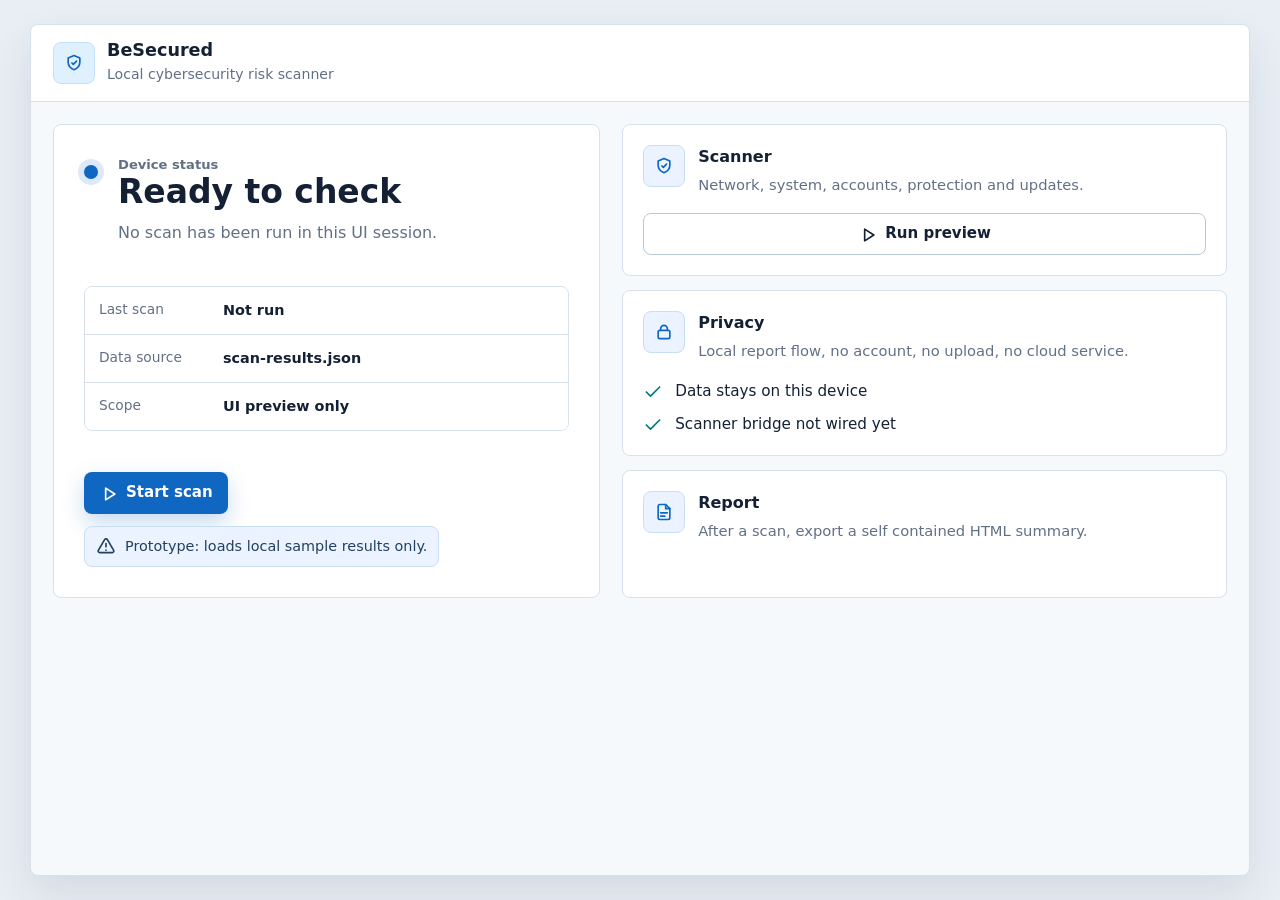
==== besecured/ui/static/index.html @ 82a3f996 "Add local UI prototype" ====
<!doctype html>
<html lang="en">
<head>
  <meta charset="utf-8">
  <meta name="viewport" content="width=device-width, initial-scale=1">
  <title>BeSecured Local Scanner</title>
  <link rel="stylesheet" href="styles.css">
</head>
<body>
  <div id="app" class="app" aria-live="polite"></div>
  <script src="app.js"></script>
</body>
</html>
---- besecured/ui/static/styles.css ----
:root {
  --bg: #e9eef4;
  --shell: #f6f9fc;
  --surface: #ffffff;
  --surface-soft: #f3f7fb;
  --surface-blue: #eaf3ff;
  --line: #d7e1ec;
  --line-strong: #b8c7d8;
  --text: #142033;
  --muted: #627086;
  --accent: #0f67c1;
  --accent-dark: #0a4d91;
  --teal: #007c78;
  --ok: #18834f;
  --warn: #b96a00;
  --crit: #c83333;
  --info: #2f6fb7;
  --skip: #728093;
  --shadow: 0 18px 42px rgba(31, 52, 74, 0.10);
  --radius: 8px;
}

* {
  box-sizing: border-box;
}

html {
  min-height: 100%;
  background: var(--bg);
}

body {
  min-height: 100%;
  margin: 0;
  color: var(--text);
  font-family: ui-sans-serif, system-ui, -apple-system, BlinkMacSystemFont, "Segoe UI", sans-serif;
  line-height: 1.45;
  letter-spacing: 0;
}

button,
input,
select,
textarea {
  font: inherit;
  letter-spacing: 0;
}

button {
  border: 0;
}

.app {
  min-height: 100vh;
  padding: 24px;
}

.product-shell {
  max-width: 1220px;
  min-height: calc(100vh - 48px);
  margin: 0 auto;
  background: var(--shell);
  border: 1px solid var(--line);
  border-radius: var(--radius);
  box-shadow: var(--shadow);
  overflow: hidden;
}

.topbar {
  display: grid;
  grid-template-columns: 1fr auto;
  gap: 20px;
  align-items: center;
  min-height: 70px;
  padding: 16px 22px;
  background: var(--surface);
  border-bottom: 1px solid var(--line);
}

.brand {
  display: inline-flex;
  align-items: center;
  gap: 12px;
  min-width: 0;
}

.brand-mark,
.hero-mark {
  display: grid;
  place-items: center;
  flex: 0 0 auto;
  color: var(--accent);
  background: #dff0ff;
  border: 1px solid #c4dff8;
  border-radius: var(--radius);
}

.brand-mark {
  width: 42px;
  height: 42px;
}

.hero-mark {
  width: 74px;
  height: 74px;
}

.brand-title {
  display: block;
  font-size: 1.1rem;
  font-weight: 780;
  line-height: 1.1;
}

.brand-subtitle {
  display: block;
  margin-top: 4px;
  color: var(--muted);
  font-size: 0.88rem;
}

.top-actions,
.view-tabs,
.button-row,
.report-actions {
  display: flex;
  flex-wrap: wrap;
  gap: 10px;
  align-items: center;
}

.top-actions {
  justify-content: flex-end;
}

.view-tabs {
  padding: 14px 22px 0;
}

.main-area {
  padding: 22px;
}

.utility-grid {
  display: grid;
  grid-template-columns: minmax(0, 0.95fr) minmax(360px, 1.05fr);
  gap: 22px;
  align-items: stretch;
}

.start-panel,
.status-panel,
.module-card,
.privacy-panel,
.progress-panel,
.result-panel,
.side-panel,
.report-panel,
.empty-panel {
  background: var(--surface);
  border: 1px solid var(--line);
  border-radius: var(--radius);
}

.status-panel {
  min-height: 430px;
  display: flex;
  flex-direction: column;
  justify-content: space-between;
  padding: 30px;
}

.privacy-panel {
  display: flex;
  flex-direction: column;
  gap: 18px;
  padding: 24px;
}

.privacy-list,
.compact-list,
.fix-list {
  display: grid;
  gap: 11px;
  margin: 0;
  padding: 0;
  list-style: none;
}

.privacy-list li,
.compact-list li,
.fix-list li {
  display: grid;
  grid-template-columns: 22px 1fr;
  gap: 10px;
  align-items: start;
  color: var(--text);
  font-size: 0.95rem;
}

.privacy-list svg,
.compact-list svg,
.fix-list svg {
  margin-top: 2px;
  color: var(--teal);
}

.module-stack {
  display: grid;
  gap: 14px;
}

.module-card {
  display: grid;
  gap: 18px;
  align-content: start;
  min-height: 128px;
  padding: 20px;
}

.module-header {
  display: grid;
  grid-template-columns: 42px 1fr;
  gap: 13px;
  align-items: start;
}

.module-icon {
  display: grid;
  place-items: center;
  width: 42px;
  height: 42px;
  color: var(--accent);
  background: var(--surface-blue);
  border: 1px solid #c8def4;
  border-radius: var(--radius);
}

.module-card h2 {
  margin: 0;
  font-size: 1rem;
}

.module-card p {
  margin: 6px 0 0;
  color: var(--muted);
  font-size: 0.92rem;
}

.status-head {
  display: grid;
  grid-template-columns: 18px 1fr;
  gap: 16px;
  align-items: start;
}

.status-dot {
  width: 14px;
  height: 14px;
  margin-top: 10px;
  border-radius: 50%;
  background: var(--skip);
  box-shadow: 0 0 0 6px rgba(114, 128, 147, 0.14);
}

.status-dot.is-ready {
  background: var(--accent);
  box-shadow: 0 0 0 6px rgba(15, 103, 193, 0.14);
}

.screen-label {
  display: block;
  color: var(--muted);
  font-size: 0.82rem;
  font-weight: 760;
}

.status-copy h1,
.progress-header h1,
.results-heading h1,
.issues-heading h1,
.report-heading h1 {
  margin: 0;
  font-size: clamp(1.7rem, 1.7rem + 0.45vw, 2.25rem);
  line-height: 1.08;
  font-weight: 780;
  letter-spacing: 0;
}

.status-copy p,
.progress-header p,
.results-heading p,
.issues-heading p,
.report-heading p,
.privacy-panel p,
.empty-panel p {
  margin: 12px 0 0;
  color: var(--muted);
  font-size: 1rem;
}

.status-actions {
  display: grid;
  gap: 12px;
  justify-items: start;
}

.status-metrics {
  display: grid;
  margin: 28px 0;
  border: 1px solid var(--line);
  border-radius: var(--radius);
  overflow: hidden;
}

.status-metrics div {
  display: grid;
  grid-template-columns: 110px 1fr;
  gap: 14px;
  padding: 13px 14px;
  background: #ffffff;
  border-bottom: 1px solid var(--line);
}

.status-metrics div:last-child {
  border-bottom: 0;
}

.status-metrics span {
  color: var(--muted);
  font-size: 0.86rem;
}

.status-metrics strong {
  font-size: 0.9rem;
}

.demo-note,
.local-note,
.export-note {
  display: inline-flex;
  align-items: center;
  gap: 9px;
  width: fit-content;
  max-width: 100%;
  padding: 9px 11px;
  color: #23405f;
  background: var(--surface-blue);
  border: 1px solid #c8def4;
  border-radius: var(--radius);
  font-size: 0.9rem;
}

.local-note {
  background: #edf8f4;
  border-color: #c9e8dd;
  color: #174d44;
}

.export-note {
  margin-top: 12px;
  color: #174d44;
  background: #edf8f4;
  border-color: #c9e8dd;
}

.primary-button,
.secondary-button,
.ghost-button,
.tab-button {
  display: inline-flex;
  align-items: center;
  justify-content: center;
  gap: 9px;
  min-height: 42px;
  padding: 0 15px;
  border-radius: var(--radius);
  cursor: pointer;
  font-weight: 700;
  font-size: 0.94rem;
  transition: background 160ms ease, color 160ms ease, border-color 160ms ease, transform 160ms ease;
}

.primary-button {
  color: #ffffff;
  background: var(--accent);
  box-shadow: 0 9px 22px rgba(15, 103, 193, 0.24);
}

.primary-button:hover,
.primary-button:focus-visible {
  background: var(--accent-dark);
  transform: translateY(-1px);
}

.secondary-button,
.tab-button {
  color: var(--text);
  background: var(--surface);
  border: 1px solid var(--line-strong);
}

.secondary-button:hover,
.secondary-button:focus-visible,
.tab-button:hover,
.tab-button:focus-visible {
  border-color: var(--accent);
  color: var(--accent-dark);
}

.ghost-button {
  color: var(--accent-dark);
  background: transparent;
  border: 1px solid transparent;
}

.ghost-button:hover,
.ghost-button:focus-visible {
  background: var(--surface-blue);
  border-color: #c8def4;
}

.tab-button[aria-selected="true"] {
  color: #ffffff;
  background: var(--accent);
  border-color: var(--accent);
}

.button-icon {
  display: inline-grid;
  place-items: center;
  width: 18px;
  height: 18px;
}

.progress-panel {
  padding: 30px;
}

.progress-header {
  display: grid;
  grid-template-columns: 1fr auto;
  gap: 20px;
  align-items: start;
}

.progress-percent {
  min-width: 92px;
  text-align: right;
  color: var(--accent-dark);
  font-size: 2.2rem;
  font-weight: 800;
  line-height: 1;
}

.progress-track {
  height: 12px;
  margin: 28px 0 22px;
  overflow: hidden;
  background: #dfe9f3;
  border-radius: 999px;
}

.progress-fill {
  height: 100%;
  width: 0%;
  background: var(--accent);
  border-radius: inherit;
  transition: width 220ms ease;
}

.category-list {
  display: grid;
  gap: 12px;
}

.category-step {
  display: grid;
  grid-template-columns: 34px 1fr auto;
  gap: 12px;
  align-items: center;
  min-height: 58px;
  padding: 12px 14px;
  background: var(--surface-soft);
  border: 1px solid var(--line);
  border-radius: var(--radius);
}

.step-icon {
  display: grid;
  place-items: center;
  width: 34px;
  height: 34px;
  color: var(--skip);
  background: #ffffff;
  border: 1px solid var(--line);
  border-radius: var(--radius);
}

.category-step.is-active {
  border-color: #9ac2eb;
  background: var(--surface-blue);
}

.category-step.is-active .step-icon {
  color: #ffffff;
  background: var(--accent);
  border-color: var(--accent);
}

.category-step.is-done .step-icon {
  color: #ffffff;
  background: var(--teal);
  border-color: var(--teal);
}

.step-title {
  font-weight: 760;
}

.step-detail {
  margin-top: 2px;
  color: var(--muted);
  font-size: 0.88rem;
}

.step-state {
  color: var(--muted);
  font-size: 0.88rem;
  white-space: nowrap;
}

.results-grid {
  display: grid;
  grid-template-columns: minmax(0, 1.12fr) minmax(300px, 0.88fr);
  gap: 20px;
}

.result-panel,
.side-panel,
.report-panel,
.empty-panel {
  padding: 24px;
}

.score-section {
  display: grid;
  grid-template-columns: 172px 1fr;
  gap: 28px;
  align-items: center;
}

.score-ring {
  display: grid;
  place-items: center;
  width: 172px;
  height: 172px;
  border-radius: 50%;
  background: conic-gradient(var(--score-color) var(--score-deg), #dfe8f2 0deg);
}

.score-inner {
  display: grid;
  place-items: center;
  width: 130px;
  height: 130px;
  background: #ffffff;
  border-radius: 50%;
  border: 1px solid var(--line);
}

.score-number {
  font-size: 2.8rem;
  font-weight: 820;
  line-height: 1;
}

.score-label {
  color: var(--muted);
  font-size: 0.85rem;
}

.results-heading h1,
.issues-heading h1,
.report-heading h1 {
  font-size: clamp(1.7rem, 1.7rem + 0.5vw, 2.4rem);
}

.summary-strip {
  display: grid;
  grid-template-columns: repeat(3, minmax(0, 1fr));
  margin-top: 24px;
  border: 1px solid var(--line);
  border-radius: var(--radius);
  overflow: hidden;
}

.summary-item {
  min-height: 86px;
  padding: 16px;
  background: #ffffff;
  border-right: 1px solid var(--line);
}

.summary-item:last-child {
  border-right: 0;
}

.summary-item strong {
  display: block;
  font-size: 2rem;
  line-height: 1;
}

.summary-item span {
  display: block;
  margin-top: 7px;
  color: var(--muted);
  font-size: 0.9rem;
}

.summary-item.is-critical strong {
  color: var(--crit);
}

.summary-item.is-warning strong {
  color: var(--warn);
}

.summary-item.is-passed strong {
  color: var(--ok);
}

.category-bars {
  display: grid;
  gap: 13px;
  margin-top: 18px;
}

.category-bar {
  display: grid;
  gap: 7px;
}

.bar-head {
  display: flex;
  justify-content: space-between;
  gap: 12px;
  color: var(--muted);
  font-size: 0.88rem;
}

.bar-track {
  height: 8px;
  overflow: hidden;
  background: #dfe8f2;
  border-radius: 999px;
}

.bar-fill {
  height: 100%;
  background: var(--accent);
  border-radius: inherit;
}

.issue-toolbar {
  display: flex;
  flex-wrap: wrap;
  gap: 10px;
  margin: 22px 0 18px;
}

.filter-button {
  min-height: 36px;
  padding: 0 12px;
  color: var(--text);
  background: #ffffff;
  border: 1px solid var(--line-strong);
  border-radius: var(--radius);
  cursor: pointer;
  font-weight: 700;
  font-size: 0.88rem;
}

.filter-button[aria-pressed="true"] {
  color: #ffffff;
  background: var(--text);
  border-color: var(--text);
}

.issue-list {
  display: grid;
  gap: 14px;
}

.issue-card {
  display: grid;
  gap: 16px;
  padding: 18px;
  background: #ffffff;
  border: 1px solid var(--line);
  border-left: 5px solid var(--status-color);
  border-radius: var(--radius);
}

.issue-card-head {
  display: grid;
  grid-template-columns: 1fr auto;
  gap: 14px;
  align-items: start;
}

.issue-title {
  margin: 0;
  font-size: 1.08rem;
  line-height: 1.25;
}

.issue-meta {
  display: flex;
  flex-wrap: wrap;
  gap: 8px;
  margin-top: 8px;
}

.pill {
  display: inline-flex;
  align-items: center;
  min-height: 26px;
  padding: 0 9px;
  color: #24364d;
  background: var(--surface-soft);
  border: 1px solid var(--line);
  border-radius: 999px;
  font-size: 0.78rem;
  font-weight: 730;
}

.status-pill {
  color: #ffffff;
  background: var(--status-color);
  border-color: var(--status-color);
}

.issue-sections {
  display: grid;
  grid-template-columns: repeat(3, minmax(0, 1fr));
  gap: 14px;
}

.issue-section h3,
.side-panel h2,
.report-panel h2,
.privacy-panel h2 {
  margin: 0;
  font-size: 0.98rem;
  line-height: 1.2;
}

.issue-section p,
.report-row span {
  margin: 7px 0 0;
  color: var(--muted);
  font-size: 0.92rem;
}

.report-grid {
  display: grid;
  grid-template-columns: minmax(0, 1fr) minmax(300px, 0.72fr);
  gap: 20px;
}

.report-details {
  display: grid;
  margin-top: 18px;
  border: 1px solid var(--line);
  border-radius: var(--radius);
  overflow: hidden;
}

.report-row {
  display: grid;
  grid-template-columns: 160px 1fr;
  gap: 16px;
  padding: 14px 16px;
  background: #ffffff;
  border-bottom: 1px solid var(--line);
}

.report-row:last-child {
  border-bottom: 0;
}

.report-row strong {
  font-size: 0.92rem;
}

.empty-panel {
  text-align: center;
}

.empty-panel .button-row {
  justify-content: center;
  margin-top: 18px;
}

.error-box {
  padding: 16px;
  color: #7a271a;
  background: #fff1ed;
  border: 1px solid #ffcab8;
  border-radius: var(--radius);
}

@media (max-width: 780px) {
  .app {
    padding: 12px;
  }

  .product-shell {
    min-height: calc(100vh - 24px);
  }

  .topbar,
  .progress-header {
    grid-template-columns: 1fr;
  }

  .top-actions {
    justify-content: flex-start;
  }

  .start-layout,
  .utility-grid,
  .results-grid,
  .report-grid,
  .issue-sections,
  .score-section {
    grid-template-columns: 1fr;
  }

  .status-panel {
    min-height: 300px;
    padding: 26px;
  }

  .score-ring {
    width: 150px;
    height: 150px;
  }

  .score-inner {
    width: 114px;
    height: 114px;
  }
}

@media (max-width: 560px) {
  .main-area,
  .view-tabs {
    padding-left: 14px;
    padding-right: 14px;
  }

  .topbar {
    padding: 14px;
  }

  .status-copy h1,
  .progress-header h1,
  .results-heading h1,
  .issues-heading h1,
  .report-heading h1 {
    font-size: 1.74rem;
  }

  .summary-strip {
    grid-template-columns: 1fr;
  }

  .summary-item {
    border-right: 0;
    border-bottom: 1px solid var(--line);
  }

  .summary-item:last-child {
    border-bottom: 0;
  }

  .category-step,
  .issue-card-head,
  .status-metrics div,
  .report-row {
    grid-template-columns: 1fr;
  }

  .step-state {
    white-space: normal;
  }

  .primary-button,
  .secondary-button,
  .ghost-button,
  .tab-button {
    width: 100%;
  }
}

@media (prefers-reduced-motion: reduce) {
  *,
  *::before,
  *::after {
    scroll-behavior: auto !important;
    transition-duration: 0.01ms !important;
    animation-duration: 0.01ms !important;
    animation-iteration-count: 1 !important;
  }
}
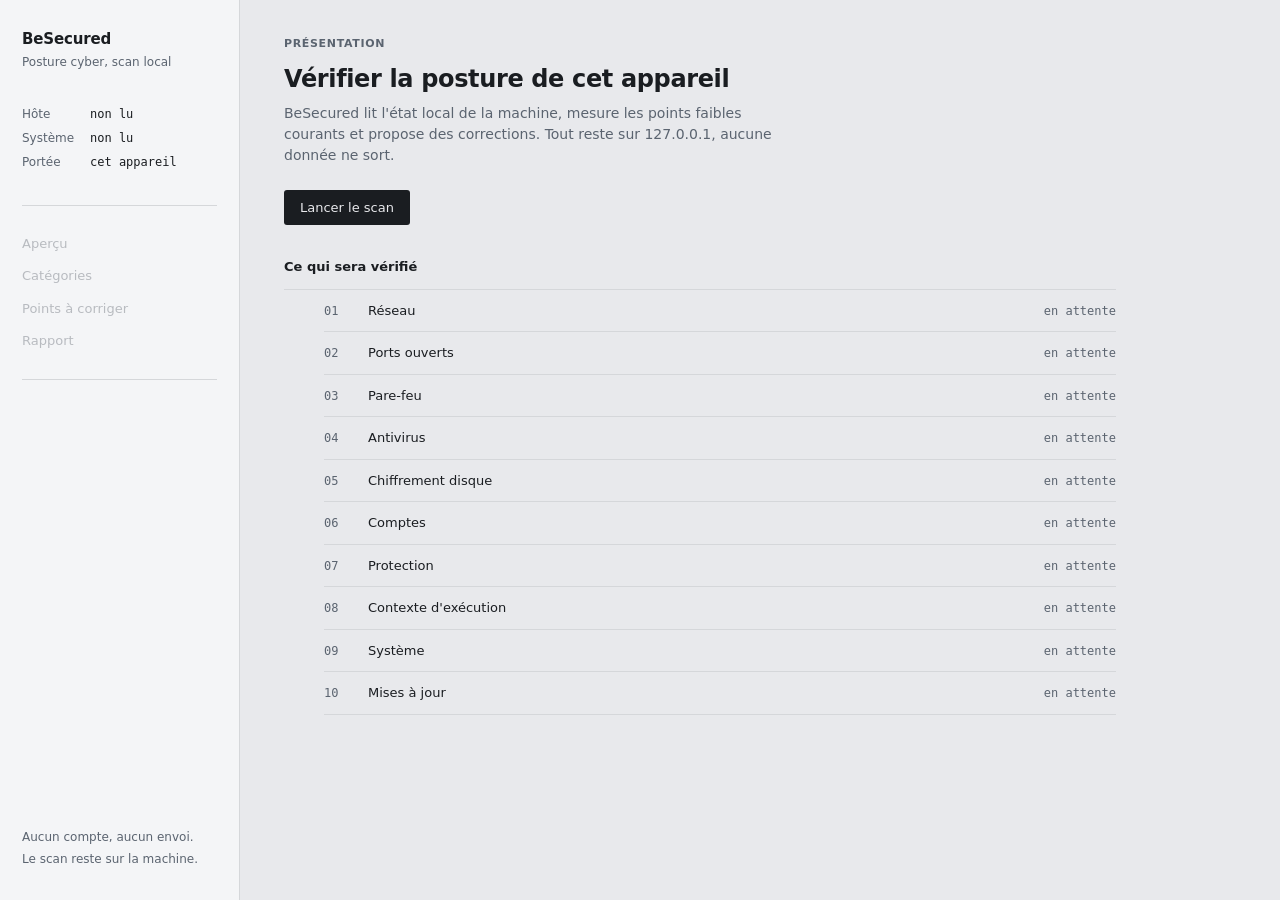
==== commit 92a82267: "Redesign UI as native French panel" ====
--- a/besecured/ui/static/index.html
+++ b/besecured/ui/static/index.html
@@ -1,13 +1,14 @@
 <!doctype html>
-<html lang="en">
+<html lang="fr">
 <head>
   <meta charset="utf-8">
   <meta name="viewport" content="width=device-width, initial-scale=1">
-  <title>BeSecured Local Scanner</title>
+  <meta name="color-scheme" content="light">
+  <title>BeSecured</title>
   <link rel="stylesheet" href="styles.css">
 </head>
 <body>
-  <div id="app" class="app" aria-live="polite"></div>
+  <div id="app" aria-live="polite"></div>
   <script src="app.js"></script>
 </body>
 </html>
--- a/besecured/ui/static/styles.css
+++ b/besecured/ui/static/styles.css
@@ -1,918 +1,645 @@
 :root {
-  --bg: #e9eef4;
-  --shell: #f6f9fc;
-  --surface: #ffffff;
-  --surface-soft: #f3f7fb;
-  --surface-blue: #eaf3ff;
-  --line: #d7e1ec;
-  --line-strong: #b8c7d8;
-  --text: #142033;
-  --muted: #627086;
-  --accent: #0f67c1;
-  --accent-dark: #0a4d91;
-  --teal: #007c78;
-  --ok: #18834f;
-  --warn: #b96a00;
-  --crit: #c83333;
-  --info: #2f6fb7;
-  --skip: #728093;
-  --shadow: 0 18px 42px rgba(31, 52, 74, 0.10);
-  --radius: 8px;
-}
-
-* {
-  box-sizing: border-box;
-}
-
-html {
-  min-height: 100%;
+  --bg: #E8E9EC;
+  --surface: #F4F5F7;
+  --row-alt: #ECEDF0;
+  --line: #D5D7DA;
+  --line-strong: #B8BBC0;
+  --text: #1A1D21;
+  --muted: #5B6470;
+  --accent: #2A4A7F;
+  --accent-soft: #DDE2EC;
+  --crit: #A8201A;
+  --warn: #B86E00;
+  --info: #3A5A77;
+  --ok: #1F6B3A;
+  --skip: #5B6470;
+}
+
+* { box-sizing: border-box; }
+
+html, body { height: 100%; }
+
+body {
+  margin: 0;
   background: var(--bg);
-}
-
-body {
-  min-height: 100%;
-  margin: 0;
-  color: var(--text);
-  font-family: ui-sans-serif, system-ui, -apple-system, BlinkMacSystemFont, "Segoe UI", sans-serif;
-  line-height: 1.45;
-  letter-spacing: 0;
-}
-
-button,
-input,
-select,
-textarea {
+  color: var(--text);
+  font-family: -apple-system, BlinkMacSystemFont, "Segoe UI Variable", "Segoe UI", system-ui, sans-serif;
+  font-size: 14px;
+  line-height: 1.5;
+  -webkit-font-smoothing: antialiased;
+  font-smooth: never;
+}
+
+.mono {
+  font-family: ui-monospace, "SF Mono", "Cascadia Mono", Menlo, Consolas, monospace;
+  font-feature-settings: "tnum" 1;
+}
+
+button {
   font: inherit;
-  letter-spacing: 0;
-}
-
-button {
+  color: inherit;
+  background: none;
   border: 0;
-}
-
-.app {
+  padding: 0;
+  cursor: pointer;
+}
+
+a { color: inherit; }
+
+:focus-visible {
+  outline: 2px solid var(--accent);
+  outline-offset: 2px;
+  border-radius: 1px;
+}
+
+.layout {
+  display: grid;
+  grid-template-columns: 240px minmax(0, 1fr);
   min-height: 100vh;
-  padding: 24px;
-}
-
-.product-shell {
-  max-width: 1220px;
-  min-height: calc(100vh - 48px);
-  margin: 0 auto;
-  background: var(--shell);
-  border: 1px solid var(--line);
-  border-radius: var(--radius);
-  box-shadow: var(--shadow);
-  overflow: hidden;
-}
-
-.topbar {
-  display: grid;
-  grid-template-columns: 1fr auto;
-  gap: 20px;
+}
+
+.sidebar {
+  position: sticky;
+  top: 0;
+  align-self: start;
+  height: 100vh;
+  padding: 28px 22px;
+  background: var(--surface);
+  border-right: 1px solid var(--line);
+  display: flex;
+  flex-direction: column;
+  gap: 22px;
+  overflow-y: auto;
+}
+
+.brand {
+  display: flex;
+  flex-direction: column;
+  gap: 2px;
+}
+
+.brand-name {
+  font-size: 15px;
+  font-weight: 600;
+  letter-spacing: -0.01em;
+}
+
+.brand-sub {
+  font-size: 12px;
+  color: var(--muted);
+}
+
+.machine {
+  display: grid;
+  gap: 6px;
+  font-size: 12px;
+  color: var(--muted);
+}
+
+.machine div {
+  display: grid;
+  grid-template-columns: 60px 1fr;
+  gap: 8px;
+}
+
+.machine strong {
+  color: var(--text);
+  font-weight: 500;
+  font-family: ui-monospace, "SF Mono", "Cascadia Mono", Menlo, Consolas, monospace;
+  font-size: 12px;
+  font-feature-settings: "tnum" 1;
+}
+
+.divider {
+  height: 1px;
+  background: var(--line);
+}
+
+.nav {
+  display: flex;
+  flex-direction: column;
+  gap: 1px;
+  margin: 0;
+  padding: 0;
+  list-style: none;
+}
+
+.nav-item {
+  display: flex;
   align-items: center;
-  min-height: 70px;
-  padding: 16px 22px;
-  background: var(--surface);
-  border-bottom: 1px solid var(--line);
-}
-
-.brand {
+  justify-content: space-between;
+  width: 100%;
+  padding: 6px 8px;
+  margin-left: -8px;
+  margin-right: -8px;
+  color: var(--muted);
+  font-size: 13px;
+  text-align: left;
+  cursor: pointer;
+}
+
+.nav-item:hover {
+  color: var(--text);
+  background: var(--accent-soft);
+}
+
+.nav-item[aria-current="page"] {
+  color: var(--text);
+  background: var(--accent-soft);
+  font-weight: 600;
+}
+
+.nav-item[disabled] {
+  color: var(--line-strong);
+  cursor: not-allowed;
+  background: transparent;
+}
+
+.nav-count {
+  font-family: ui-monospace, "SF Mono", "Cascadia Mono", Menlo, Consolas, monospace;
+  font-size: 12px;
+  font-feature-settings: "tnum" 1;
+}
+
+.note {
+  font-size: 12px;
+  color: var(--muted);
+  margin-top: auto;
+}
+
+.note p { margin: 0 0 4px; }
+
+.main {
+  padding: 36px 44px 56px;
+  min-width: 0;
+  max-width: 920px;
+}
+
+.eyebrow {
+  display: block;
+  font-size: 11px;
+  font-weight: 600;
+  letter-spacing: 0.06em;
+  text-transform: uppercase;
+  color: var(--muted);
+  margin: 0 0 8px;
+}
+
+h1.title {
+  font-size: 24px;
+  font-weight: 600;
+  letter-spacing: -0.015em;
+  margin: 0 0 6px;
+}
+
+.lede {
+  margin: 0 0 24px;
+  color: var(--muted);
+  font-size: 14px;
+  max-width: 56ch;
+}
+
+.cta {
   display: inline-flex;
   align-items: center;
-  gap: 12px;
-  min-width: 0;
-}
-
-.brand-mark,
-.hero-mark {
-  display: grid;
-  place-items: center;
-  flex: 0 0 auto;
-  color: var(--accent);
-  background: #dff0ff;
-  border: 1px solid #c4dff8;
-  border-radius: var(--radius);
-}
-
-.brand-mark {
-  width: 42px;
-  height: 42px;
-}
-
-.hero-mark {
-  width: 74px;
-  height: 74px;
-}
-
-.brand-title {
+  gap: 8px;
+  padding: 8px 16px;
+  background: var(--text);
+  color: var(--bg);
+  border-radius: 3px;
+  font-size: 13px;
+  font-weight: 500;
+}
+
+.cta:hover { background: var(--accent); }
+
+.cta[disabled] { opacity: 0.5; cursor: not-allowed; }
+
+.cta.ghost {
+  background: transparent;
+  color: var(--text);
+  border: 1px solid var(--line-strong);
+}
+
+.cta.ghost:hover {
+  border-color: var(--text);
+  background: var(--surface);
+}
+
+.actions {
+  display: flex;
+  gap: 8px;
+  flex-wrap: wrap;
+}
+
+.kv {
+  margin: 0 0 32px;
+  border-top: 1px solid var(--line);
+}
+
+.kv-row {
+  display: grid;
+  grid-template-columns: 180px 1fr;
+  gap: 24px;
+  padding: 10px 0;
+  border-bottom: 1px solid var(--line);
+  font-size: 13px;
+}
+
+.kv-row dt {
+  color: var(--muted);
+  margin: 0;
+}
+
+.kv-row dd {
+  margin: 0;
+  font-family: ui-monospace, "SF Mono", "Cascadia Mono", Menlo, Consolas, monospace;
+  font-size: 13px;
+  font-feature-settings: "tnum" 1;
+}
+
+.hint {
+  margin: 16px 0 0;
+  padding: 10px 12px;
+  background: var(--surface);
+  border-left: 2px solid var(--accent);
+  font-size: 13px;
+  color: var(--muted);
+}
+
+.hint.error {
+  border-left-color: var(--crit);
+  color: var(--text);
+  background: #F7E8E6;
+}
+
+.scan-progress {
+  margin: 8px 0 28px;
+  height: 2px;
+  width: 100%;
+  background: var(--line);
+  position: relative;
+  overflow: hidden;
+}
+
+.scan-progress-fill {
+  position: absolute;
+  inset: 0;
+  width: 0%;
+  background: var(--accent);
+  transition: width 320ms ease;
+}
+
+.scan-list {
+  border-top: 1px solid var(--line);
+  margin: 0;
+}
+
+.scan-row {
+  display: grid;
+  grid-template-columns: 28px 1fr auto;
+  gap: 16px;
+  align-items: baseline;
+  padding: 11px 0;
+  border-bottom: 1px solid var(--line);
+  font-size: 13px;
+}
+
+.scan-row .idx {
+  font-family: ui-monospace, "SF Mono", "Cascadia Mono", Menlo, Consolas, monospace;
+  font-size: 12px;
+  color: var(--muted);
+}
+
+.scan-row .state {
+  font-family: ui-monospace, "SF Mono", "Cascadia Mono", Menlo, Consolas, monospace;
+  font-size: 12px;
+  color: var(--muted);
+  text-transform: lowercase;
+}
+
+.scan-row.done .state { color: var(--ok); }
+
+.scan-row.active { background: var(--accent-soft); }
+.scan-row.active .state { color: var(--accent); }
+
+.score-block {
+  display: grid;
+  grid-template-columns: 120px 1fr;
+  gap: 28px;
+  align-items: center;
+  padding: 4px 0 28px;
+  border-bottom: 1px solid var(--line);
+  margin-bottom: 28px;
+}
+
+.score-ring {
+  width: 120px;
+  height: 120px;
   display: block;
-  font-size: 1.1rem;
-  font-weight: 780;
-  line-height: 1.1;
-}
-
-.brand-subtitle {
+}
+
+.score-ring-track { stroke: var(--line); }
+.score-ring-value {
+  transition: stroke-dashoffset 700ms cubic-bezier(0.2, 0.7, 0.2, 1);
+}
+.score-ring-value.ok { stroke: var(--ok); }
+.score-ring-value.warn { stroke: var(--warn); }
+.score-ring-value.crit { stroke: var(--crit); }
+
+.score-figure {
+  text-anchor: middle;
+  font-family: ui-monospace, "SF Mono", "Cascadia Mono", Menlo, Consolas, monospace;
+  font-feature-settings: "tnum" 1;
+  fill: var(--text);
+}
+
+.score-figure-number { font-size: 28px; font-weight: 600; }
+.score-figure-out { font-size: 11px; fill: var(--muted); }
+
+.score-side .eyebrow { margin-bottom: 4px; }
+
+.score-grade {
+  font-size: 22px;
+  font-weight: 600;
+  letter-spacing: -0.01em;
+  margin: 0;
+}
+
+.score-summary {
+  margin: 6px 0 0;
+  color: var(--muted);
+  font-size: 13px;
+  max-width: 50ch;
+}
+
+.counts {
+  display: grid;
+  grid-template-columns: repeat(5, minmax(0, 1fr));
+  gap: 0;
+  margin-bottom: 28px;
+  border: 1px solid var(--line);
+}
+
+.count-cell {
+  padding: 14px 14px;
+  border-right: 1px solid var(--line);
+  background: var(--surface);
+}
+
+.count-cell:last-child { border-right: 0; }
+
+.count-cell .num {
   display: block;
-  margin-top: 4px;
-  color: var(--muted);
-  font-size: 0.88rem;
-}
-
-.top-actions,
-.view-tabs,
-.button-row,
-.report-actions {
-  display: flex;
-  flex-wrap: wrap;
-  gap: 10px;
-  align-items: center;
-}
-
-.top-actions {
-  justify-content: flex-end;
-}
-
-.view-tabs {
-  padding: 14px 22px 0;
-}
-
-.main-area {
-  padding: 22px;
-}
-
-.utility-grid {
-  display: grid;
-  grid-template-columns: minmax(0, 0.95fr) minmax(360px, 1.05fr);
-  gap: 22px;
-  align-items: stretch;
-}
-
-.start-panel,
-.status-panel,
-.module-card,
-.privacy-panel,
-.progress-panel,
-.result-panel,
-.side-panel,
-.report-panel,
-.empty-panel {
+  font-family: ui-monospace, "SF Mono", "Cascadia Mono", Menlo, Consolas, monospace;
+  font-size: 22px;
+  font-weight: 600;
+  line-height: 1;
+  font-feature-settings: "tnum" 1;
+}
+
+.count-cell .lbl {
+  display: block;
+  margin-top: 6px;
+  color: var(--muted);
+  font-size: 11px;
+  text-transform: uppercase;
+  letter-spacing: 0.05em;
+}
+
+.count-cell.is-crit .num { color: var(--crit); }
+.count-cell.is-warn .num { color: var(--warn); }
+.count-cell.is-info .num { color: var(--info); }
+.count-cell.is-ok .num { color: var(--ok); }
+.count-cell.is-skip .num { color: var(--skip); }
+
+.section-title {
+  font-size: 13px;
+  font-weight: 600;
+  margin: 32px 0 12px;
+  color: var(--text);
+}
+
+.cat-table {
+  width: 100%;
+  border-collapse: collapse;
+  border-top: 1px solid var(--line);
+  font-size: 13px;
+}
+
+.cat-table th, .cat-table td {
+  text-align: left;
+  padding: 10px 12px 10px 0;
+  border-bottom: 1px solid var(--line);
+  vertical-align: baseline;
+}
+
+.cat-table th {
+  font-weight: 500;
+  font-size: 11px;
+  text-transform: uppercase;
+  letter-spacing: 0.05em;
+  color: var(--muted);
+}
+
+.cat-table td.num {
+  font-family: ui-monospace, "SF Mono", "Cascadia Mono", Menlo, Consolas, monospace;
+  font-size: 13px;
+  text-align: right;
+  padding-right: 12px;
+  font-feature-settings: "tnum" 1;
+}
+
+.cat-name { font-weight: 500; }
+.cat-meta { color: var(--muted); font-size: 12px; }
+
+.score-formula {
+  margin: 24px 0 0;
+  padding: 12px 14px;
   background: var(--surface);
   border: 1px solid var(--line);
-  border-radius: var(--radius);
-}
-
-.status-panel {
-  min-height: 430px;
+  font-family: ui-monospace, "SF Mono", "Cascadia Mono", Menlo, Consolas, monospace;
+  font-size: 12px;
+  color: var(--muted);
+  font-feature-settings: "tnum" 1;
+}
+
+.filters {
+  display: flex;
+  flex-wrap: wrap;
+  gap: 4px;
+  margin: 4px 0 20px;
+}
+
+.filter {
+  padding: 5px 10px;
+  font-size: 12px;
+  color: var(--muted);
+  border: 1px solid transparent;
+  cursor: pointer;
+}
+
+.filter:hover { color: var(--text); }
+
+.filter[aria-pressed="true"] {
+  color: var(--text);
+  background: var(--surface);
+  border-color: var(--line-strong);
+}
+
+.filter .count {
+  font-family: ui-monospace, "SF Mono", "Cascadia Mono", Menlo, Consolas, monospace;
+  font-size: 11px;
+  margin-left: 4px;
+  opacity: 0.7;
+  font-feature-settings: "tnum" 1;
+}
+
+.findings {
   display: flex;
   flex-direction: column;
-  justify-content: space-between;
-  padding: 30px;
-}
-
-.privacy-panel {
-  display: flex;
-  flex-direction: column;
-  gap: 18px;
-  padding: 24px;
-}
-
-.privacy-list,
-.compact-list,
-.fix-list {
-  display: grid;
-  gap: 11px;
   margin: 0;
   padding: 0;
-  list-style: none;
-}
-
-.privacy-list li,
-.compact-list li,
-.fix-list li {
-  display: grid;
-  grid-template-columns: 22px 1fr;
-  gap: 10px;
-  align-items: start;
-  color: var(--text);
-  font-size: 0.95rem;
-}
-
-.privacy-list svg,
-.compact-list svg,
-.fix-list svg {
+  border-top: 1px solid var(--line);
+}
+
+.finding {
+  display: grid;
+  gap: 12px;
+  padding: 18px 0;
+  border-bottom: 1px solid var(--line);
+}
+
+.finding-head {
+  display: grid;
+  grid-template-columns: auto 1fr auto;
+  gap: 12px;
+  align-items: baseline;
+}
+
+.status-tag {
+  font-family: ui-monospace, "SF Mono", "Cascadia Mono", Menlo, Consolas, monospace;
+  font-size: 11px;
+  font-weight: 600;
+  letter-spacing: 0.04em;
+  padding: 2px 6px;
+}
+
+.status-tag.crit { color: #fff; background: var(--crit); }
+.status-tag.warn { color: #fff; background: var(--warn); }
+.status-tag.info { color: var(--info); border: 1px solid var(--info); }
+.status-tag.ok { color: var(--ok); border: 1px solid var(--ok); }
+.status-tag.skip { color: var(--skip); border: 1px solid var(--skip); }
+
+.finding-title {
+  font-size: 14px;
+  font-weight: 600;
+  margin: 0;
+}
+
+.finding-cat {
+  font-size: 12px;
+  color: var(--muted);
+}
+
+.finding-body {
+  display: grid;
+  gap: 14px;
   margin-top: 2px;
-  color: var(--teal);
-}
-
-.module-stack {
-  display: grid;
+}
+
+.finding-block dt {
+  font-size: 11px;
+  font-weight: 600;
+  letter-spacing: 0.05em;
+  text-transform: uppercase;
+  color: var(--muted);
+  margin-bottom: 4px;
+}
+
+.finding-block dd {
+  margin: 0;
+  font-size: 13px;
+  color: var(--text);
+}
+
+.finding-block ol {
+  margin: 0;
+  padding-left: 18px;
+  font-size: 13px;
+}
+
+.finding-block ol li { margin-bottom: 3px; }
+
+.finding-meta {
+  display: flex;
+  flex-wrap: wrap;
   gap: 14px;
-}
-
-.module-card {
-  display: grid;
-  gap: 18px;
-  align-content: start;
-  min-height: 128px;
-  padding: 20px;
-}
-
-.module-header {
-  display: grid;
-  grid-template-columns: 42px 1fr;
-  gap: 13px;
-  align-items: start;
-}
-
-.module-icon {
-  display: grid;
-  place-items: center;
-  width: 42px;
-  height: 42px;
-  color: var(--accent);
-  background: var(--surface-blue);
-  border: 1px solid #c8def4;
-  border-radius: var(--radius);
-}
-
-.module-card h2 {
-  margin: 0;
-  font-size: 1rem;
-}
-
-.module-card p {
-  margin: 6px 0 0;
-  color: var(--muted);
-  font-size: 0.92rem;
-}
-
-.status-head {
-  display: grid;
-  grid-template-columns: 18px 1fr;
-  gap: 16px;
-  align-items: start;
-}
-
-.status-dot {
-  width: 14px;
-  height: 14px;
-  margin-top: 10px;
-  border-radius: 50%;
-  background: var(--skip);
-  box-shadow: 0 0 0 6px rgba(114, 128, 147, 0.14);
-}
-
-.status-dot.is-ready {
-  background: var(--accent);
-  box-shadow: 0 0 0 6px rgba(15, 103, 193, 0.14);
-}
-
-.screen-label {
-  display: block;
-  color: var(--muted);
-  font-size: 0.82rem;
-  font-weight: 760;
-}
-
-.status-copy h1,
-.progress-header h1,
-.results-heading h1,
-.issues-heading h1,
-.report-heading h1 {
-  margin: 0;
-  font-size: clamp(1.7rem, 1.7rem + 0.45vw, 2.25rem);
-  line-height: 1.08;
-  font-weight: 780;
-  letter-spacing: 0;
-}
-
-.status-copy p,
-.progress-header p,
-.results-heading p,
-.issues-heading p,
-.report-heading p,
-.privacy-panel p,
-.empty-panel p {
-  margin: 12px 0 0;
-  color: var(--muted);
-  font-size: 1rem;
-}
-
-.status-actions {
-  display: grid;
-  gap: 12px;
-  justify-items: start;
-}
-
-.status-metrics {
-  display: grid;
-  margin: 28px 0;
-  border: 1px solid var(--line);
-  border-radius: var(--radius);
-  overflow: hidden;
-}
-
-.status-metrics div {
-  display: grid;
-  grid-template-columns: 110px 1fr;
-  gap: 14px;
-  padding: 13px 14px;
-  background: #ffffff;
+  font-size: 12px;
+  color: var(--muted);
+}
+
+.finding-meta span strong {
+  color: var(--text);
+  font-weight: 500;
+}
+
+.empty {
+  padding: 32px 0;
+  text-align: center;
+  color: var(--muted);
+  font-size: 13px;
+  border-top: 1px solid var(--line);
   border-bottom: 1px solid var(--line);
 }
 
-.status-metrics div:last-child {
-  border-bottom: 0;
-}
-
-.status-metrics span {
-  color: var(--muted);
-  font-size: 0.86rem;
-}
-
-.status-metrics strong {
-  font-size: 0.9rem;
-}
-
-.demo-note,
-.local-note,
-.export-note {
-  display: inline-flex;
-  align-items: center;
-  gap: 9px;
-  width: fit-content;
-  max-width: 100%;
-  padding: 9px 11px;
-  color: #23405f;
-  background: var(--surface-blue);
-  border: 1px solid #c8def4;
-  border-radius: var(--radius);
-  font-size: 0.9rem;
-}
-
-.local-note {
-  background: #edf8f4;
-  border-color: #c9e8dd;
-  color: #174d44;
-}
-
-.export-note {
-  margin-top: 12px;
-  color: #174d44;
-  background: #edf8f4;
-  border-color: #c9e8dd;
-}
-
-.primary-button,
-.secondary-button,
-.ghost-button,
-.tab-button {
-  display: inline-flex;
-  align-items: center;
-  justify-content: center;
-  gap: 9px;
-  min-height: 42px;
-  padding: 0 15px;
-  border-radius: var(--radius);
-  cursor: pointer;
-  font-weight: 700;
-  font-size: 0.94rem;
-  transition: background 160ms ease, color 160ms ease, border-color 160ms ease, transform 160ms ease;
-}
-
-.primary-button {
-  color: #ffffff;
-  background: var(--accent);
-  box-shadow: 0 9px 22px rgba(15, 103, 193, 0.24);
-}
-
-.primary-button:hover,
-.primary-button:focus-visible {
-  background: var(--accent-dark);
-  transform: translateY(-1px);
-}
-
-.secondary-button,
-.tab-button {
-  color: var(--text);
-  background: var(--surface);
-  border: 1px solid var(--line-strong);
-}
-
-.secondary-button:hover,
-.secondary-button:focus-visible,
-.tab-button:hover,
-.tab-button:focus-visible {
-  border-color: var(--accent);
-  color: var(--accent-dark);
-}
-
-.ghost-button {
-  color: var(--accent-dark);
-  background: transparent;
-  border: 1px solid transparent;
-}
-
-.ghost-button:hover,
-.ghost-button:focus-visible {
-  background: var(--surface-blue);
-  border-color: #c8def4;
-}
-
-.tab-button[aria-selected="true"] {
-  color: #ffffff;
-  background: var(--accent);
-  border-color: var(--accent);
-}
-
-.button-icon {
-  display: inline-grid;
-  place-items: center;
-  width: 18px;
-  height: 18px;
-}
-
-.progress-panel {
-  padding: 30px;
-}
-
-.progress-header {
-  display: grid;
-  grid-template-columns: 1fr auto;
-  gap: 20px;
-  align-items: start;
-}
-
-.progress-percent {
-  min-width: 92px;
-  text-align: right;
-  color: var(--accent-dark);
-  font-size: 2.2rem;
-  font-weight: 800;
-  line-height: 1;
-}
-
-.progress-track {
-  height: 12px;
-  margin: 28px 0 22px;
-  overflow: hidden;
-  background: #dfe9f3;
-  border-radius: 999px;
-}
-
-.progress-fill {
-  height: 100%;
-  width: 0%;
-  background: var(--accent);
-  border-radius: inherit;
-  transition: width 220ms ease;
-}
-
-.category-list {
-  display: grid;
-  gap: 12px;
-}
-
-.category-step {
-  display: grid;
-  grid-template-columns: 34px 1fr auto;
-  gap: 12px;
-  align-items: center;
-  min-height: 58px;
-  padding: 12px 14px;
-  background: var(--surface-soft);
-  border: 1px solid var(--line);
-  border-radius: var(--radius);
-}
-
-.step-icon {
-  display: grid;
-  place-items: center;
-  width: 34px;
-  height: 34px;
-  color: var(--skip);
-  background: #ffffff;
-  border: 1px solid var(--line);
-  border-radius: var(--radius);
-}
-
-.category-step.is-active {
-  border-color: #9ac2eb;
-  background: var(--surface-blue);
-}
-
-.category-step.is-active .step-icon {
-  color: #ffffff;
-  background: var(--accent);
-  border-color: var(--accent);
-}
-
-.category-step.is-done .step-icon {
-  color: #ffffff;
-  background: var(--teal);
-  border-color: var(--teal);
-}
-
-.step-title {
-  font-weight: 760;
-}
-
-.step-detail {
-  margin-top: 2px;
-  color: var(--muted);
-  font-size: 0.88rem;
-}
-
-.step-state {
-  color: var(--muted);
-  font-size: 0.88rem;
-  white-space: nowrap;
-}
-
-.results-grid {
-  display: grid;
-  grid-template-columns: minmax(0, 1.12fr) minmax(300px, 0.88fr);
-  gap: 20px;
-}
-
-.result-panel,
-.side-panel,
-.report-panel,
-.empty-panel {
-  padding: 24px;
-}
-
-.score-section {
-  display: grid;
-  grid-template-columns: 172px 1fr;
-  gap: 28px;
-  align-items: center;
-}
-
-.score-ring {
-  display: grid;
-  place-items: center;
-  width: 172px;
-  height: 172px;
-  border-radius: 50%;
-  background: conic-gradient(var(--score-color) var(--score-deg), #dfe8f2 0deg);
-}
-
-.score-inner {
-  display: grid;
-  place-items: center;
-  width: 130px;
-  height: 130px;
-  background: #ffffff;
-  border-radius: 50%;
-  border: 1px solid var(--line);
-}
-
-.score-number {
-  font-size: 2.8rem;
-  font-weight: 820;
-  line-height: 1;
-}
-
-.score-label {
-  color: var(--muted);
-  font-size: 0.85rem;
-}
-
-.results-heading h1,
-.issues-heading h1,
-.report-heading h1 {
-  font-size: clamp(1.7rem, 1.7rem + 0.5vw, 2.4rem);
-}
-
-.summary-strip {
-  display: grid;
-  grid-template-columns: repeat(3, minmax(0, 1fr));
-  margin-top: 24px;
-  border: 1px solid var(--line);
-  border-radius: var(--radius);
-  overflow: hidden;
-}
-
-.summary-item {
-  min-height: 86px;
-  padding: 16px;
-  background: #ffffff;
-  border-right: 1px solid var(--line);
-}
-
-.summary-item:last-child {
-  border-right: 0;
-}
-
-.summary-item strong {
-  display: block;
-  font-size: 2rem;
-  line-height: 1;
-}
-
-.summary-item span {
-  display: block;
-  margin-top: 7px;
-  color: var(--muted);
-  font-size: 0.9rem;
-}
-
-.summary-item.is-critical strong {
-  color: var(--crit);
-}
-
-.summary-item.is-warning strong {
-  color: var(--warn);
-}
-
-.summary-item.is-passed strong {
-  color: var(--ok);
-}
-
-.category-bars {
-  display: grid;
-  gap: 13px;
-  margin-top: 18px;
-}
-
-.category-bar {
-  display: grid;
-  gap: 7px;
-}
-
-.bar-head {
-  display: flex;
-  justify-content: space-between;
-  gap: 12px;
-  color: var(--muted);
-  font-size: 0.88rem;
-}
-
-.bar-track {
-  height: 8px;
-  overflow: hidden;
-  background: #dfe8f2;
-  border-radius: 999px;
-}
-
-.bar-fill {
-  height: 100%;
-  background: var(--accent);
-  border-radius: inherit;
-}
-
-.issue-toolbar {
-  display: flex;
-  flex-wrap: wrap;
-  gap: 10px;
-  margin: 22px 0 18px;
-}
-
-.filter-button {
-  min-height: 36px;
-  padding: 0 12px;
-  color: var(--text);
-  background: #ffffff;
-  border: 1px solid var(--line-strong);
-  border-radius: var(--radius);
-  cursor: pointer;
-  font-weight: 700;
-  font-size: 0.88rem;
-}
-
-.filter-button[aria-pressed="true"] {
-  color: #ffffff;
-  background: var(--text);
-  border-color: var(--text);
-}
-
-.issue-list {
-  display: grid;
-  gap: 14px;
-}
-
-.issue-card {
-  display: grid;
-  gap: 16px;
-  padding: 18px;
-  background: #ffffff;
-  border: 1px solid var(--line);
-  border-left: 5px solid var(--status-color);
-  border-radius: var(--radius);
-}
-
-.issue-card-head {
-  display: grid;
-  grid-template-columns: 1fr auto;
-  gap: 14px;
-  align-items: start;
-}
-
-.issue-title {
-  margin: 0;
-  font-size: 1.08rem;
-  line-height: 1.25;
-}
-
-.issue-meta {
-  display: flex;
-  flex-wrap: wrap;
+.report-actions {
+  display: flex;
   gap: 8px;
   margin-top: 8px;
-}
-
-.pill {
-  display: inline-flex;
-  align-items: center;
-  min-height: 26px;
-  padding: 0 9px;
-  color: #24364d;
-  background: var(--surface-soft);
-  border: 1px solid var(--line);
-  border-radius: 999px;
-  font-size: 0.78rem;
-  font-weight: 730;
-}
-
-.status-pill {
-  color: #ffffff;
-  background: var(--status-color);
-  border-color: var(--status-color);
-}
-
-.issue-sections {
-  display: grid;
-  grid-template-columns: repeat(3, minmax(0, 1fr));
-  gap: 14px;
-}
-
-.issue-section h3,
-.side-panel h2,
-.report-panel h2,
-.privacy-panel h2 {
-  margin: 0;
-  font-size: 0.98rem;
-  line-height: 1.2;
-}
-
-.issue-section p,
-.report-row span {
-  margin: 7px 0 0;
-  color: var(--muted);
-  font-size: 0.92rem;
-}
-
-.report-grid {
-  display: grid;
-  grid-template-columns: minmax(0, 1fr) minmax(300px, 0.72fr);
-  gap: 20px;
-}
-
-.report-details {
-  display: grid;
-  margin-top: 18px;
-  border: 1px solid var(--line);
-  border-radius: var(--radius);
-  overflow: hidden;
-}
-
-.report-row {
-  display: grid;
-  grid-template-columns: 160px 1fr;
-  gap: 16px;
-  padding: 14px 16px;
-  background: #ffffff;
-  border-bottom: 1px solid var(--line);
-}
-
-.report-row:last-child {
-  border-bottom: 0;
-}
-
-.report-row strong {
-  font-size: 0.92rem;
-}
-
-.empty-panel {
-  text-align: center;
-}
-
-.empty-panel .button-row {
-  justify-content: center;
-  margin-top: 18px;
-}
-
-.error-box {
-  padding: 16px;
-  color: #7a271a;
-  background: #fff1ed;
-  border: 1px solid #ffcab8;
-  border-radius: var(--radius);
-}
-
-@media (max-width: 780px) {
-  .app {
-    padding: 12px;
-  }
-
-  .product-shell {
-    min-height: calc(100vh - 24px);
-  }
-
-  .topbar,
-  .progress-header {
+  flex-wrap: wrap;
+}
+
+.export-ok {
+  margin-top: 12px;
+  padding: 10px 12px;
+  background: var(--surface);
+  border-left: 2px solid var(--ok);
+  font-size: 13px;
+  color: var(--text);
+}
+
+@media (max-width: 880px) {
+  .layout {
     grid-template-columns: 1fr;
   }
-
-  .top-actions {
-    justify-content: flex-start;
-  }
-
-  .start-layout,
-  .utility-grid,
-  .results-grid,
-  .report-grid,
-  .issue-sections,
-  .score-section {
-    grid-template-columns: 1fr;
-  }
-
-  .status-panel {
-    min-height: 300px;
-    padding: 26px;
-  }
-
-  .score-ring {
-    width: 150px;
-    height: 150px;
-  }
-
-  .score-inner {
-    width: 114px;
-    height: 114px;
-  }
-}
-
-@media (max-width: 560px) {
-  .main-area,
-  .view-tabs {
-    padding-left: 14px;
-    padding-right: 14px;
-  }
-
-  .topbar {
-    padding: 14px;
-  }
-
-  .status-copy h1,
-  .progress-header h1,
-  .results-heading h1,
-  .issues-heading h1,
-  .report-heading h1 {
-    font-size: 1.74rem;
-  }
-
-  .summary-strip {
-    grid-template-columns: 1fr;
-  }
-
-  .summary-item {
+  .sidebar {
+    position: static;
+    height: auto;
     border-right: 0;
     border-bottom: 1px solid var(--line);
+    padding: 18px 20px;
   }
-
-  .summary-item:last-child {
-    border-bottom: 0;
+  .main {
+    padding: 24px 20px 48px;
   }
-
-  .category-step,
-  .issue-card-head,
-  .status-metrics div,
-  .report-row {
+  .score-block {
     grid-template-columns: 1fr;
+    gap: 16px;
   }
-
-  .step-state {
-    white-space: normal;
+  .score-ring { width: 96px; height: 96px; }
+  .counts {
+    grid-template-columns: repeat(2, minmax(0, 1fr));
   }
-
-  .primary-button,
-  .secondary-button,
-  .ghost-button,
-  .tab-button {
-    width: 100%;
-  }
+  .count-cell:nth-child(odd) { border-right: 1px solid var(--line); }
+  .count-cell:nth-child(even) { border-right: 0; }
+  .count-cell { border-bottom: 1px solid var(--line); }
+  .count-cell:nth-last-child(-n+2) { border-bottom: 0; }
 }
 
 @media (prefers-reduced-motion: reduce) {
-  *,
-  *::before,
-  *::after {
-    scroll-behavior: auto !important;
+  *, *::before, *::after {
     transition-duration: 0.01ms !important;
     animation-duration: 0.01ms !important;
-    animation-iteration-count: 1 !important;
   }
 }
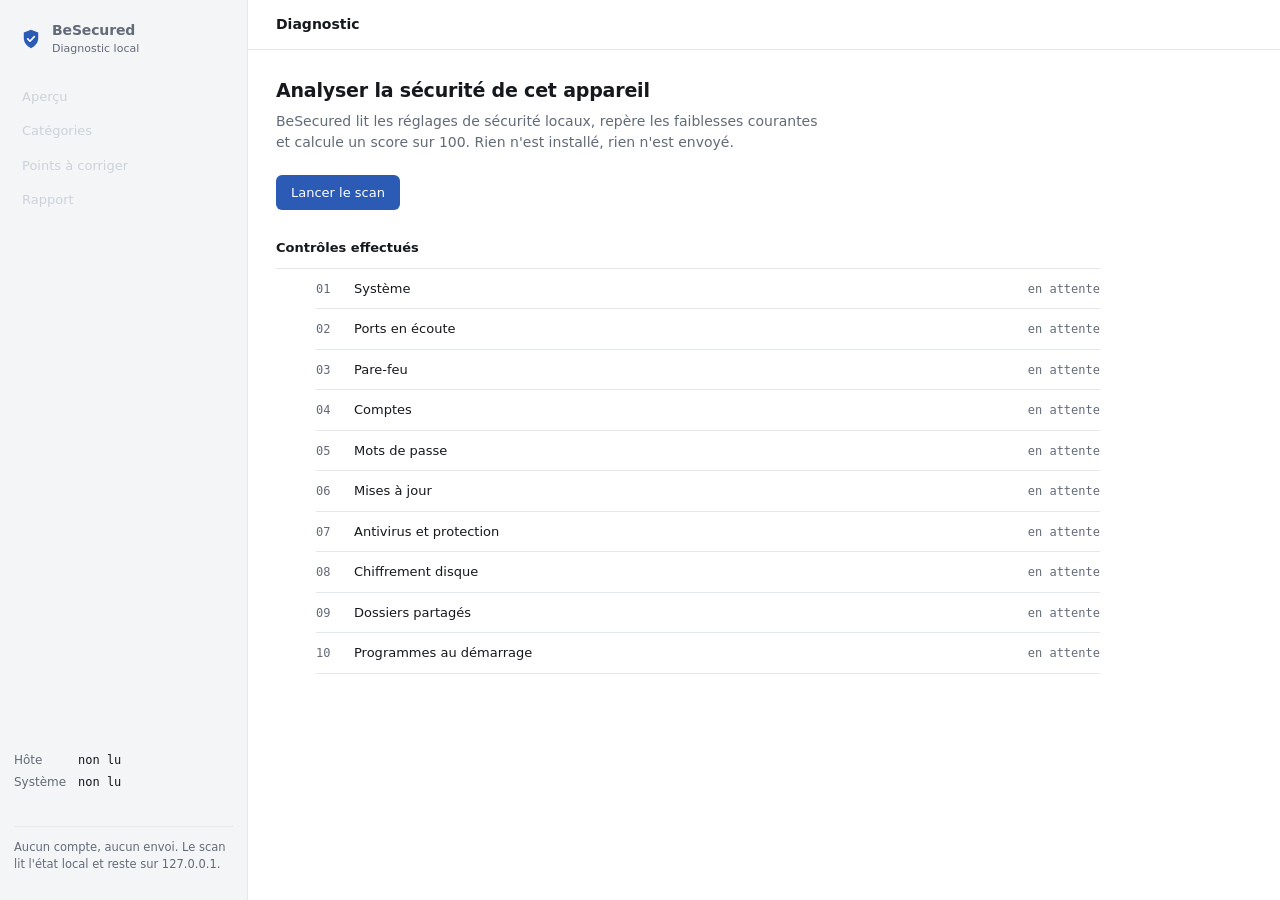
==== commit a3e6d614: "Open the local UI in a native app window and rework the panel Launch the interface in a dedicated Ch" ====
--- a/besecured/ui/static/index.html
+++ b/besecured/ui/static/index.html
@@ -4,6 +4,7 @@
   <meta charset="utf-8">
   <meta name="viewport" content="width=device-width, initial-scale=1">
   <meta name="color-scheme" content="light">
+  <link rel="icon" type="image/svg+xml" href="favicon.svg">
   <title>BeSecured</title>
   <link rel="stylesheet" href="styles.css">
 </head>
--- a/besecured/ui/static/styles.css
+++ b/besecured/ui/static/styles.css
@@ -1,645 +1,309 @@
 :root {
-  --bg: #E8E9EC;
-  --surface: #F4F5F7;
-  --row-alt: #ECEDF0;
-  --line: #D5D7DA;
-  --line-strong: #B8BBC0;
-  --text: #1A1D21;
-  --muted: #5B6470;
-  --accent: #2A4A7F;
-  --accent-soft: #DDE2EC;
-  --crit: #A8201A;
-  --warn: #B86E00;
-  --info: #3A5A77;
-  --ok: #1F6B3A;
-  --skip: #5B6470;
+  --bg: #e9ebee;
+  --rail: #f4f5f7;
+  --pane: #ffffff;
+  --line: #e4e7eb;
+  --line-2: #ccd2da;
+  --ink: #15181d;
+  --muted: #636b78;
+  --accent: #2b5bb5;
+  --accent-ink: #1c4795;
+  --accent-soft: #e8eef8;
+  --crit: #c0352e;
+  --warn: #a76600;
+  --ok: #2c7a44;
+  --info: #3a6ea5;
+  --skip: #6b7280;
+  --mono: ui-monospace, "SF Mono", "Cascadia Mono", Menlo, Consolas, monospace;
 }
 
 * { box-sizing: border-box; }
-
 html, body { height: 100%; }
 
 body {
   margin: 0;
   background: var(--bg);
-  color: var(--text);
-  font-family: -apple-system, BlinkMacSystemFont, "Segoe UI Variable", "Segoe UI", system-ui, sans-serif;
+  color: var(--ink);
+  font-family: -apple-system, BlinkMacSystemFont, "Segoe UI", system-ui, sans-serif;
   font-size: 14px;
   line-height: 1.5;
   -webkit-font-smoothing: antialiased;
-  font-smooth: never;
-}
-
-.mono {
-  font-family: ui-monospace, "SF Mono", "Cascadia Mono", Menlo, Consolas, monospace;
-  font-feature-settings: "tnum" 1;
-}
-
-button {
-  font: inherit;
-  color: inherit;
-  background: none;
-  border: 0;
-  padding: 0;
-  cursor: pointer;
-}
-
+}
+
+button { font: inherit; color: inherit; background: none; border: 0; padding: 0; cursor: pointer; }
 a { color: inherit; }
 
 :focus-visible {
   outline: 2px solid var(--accent);
   outline-offset: 2px;
-  border-radius: 1px;
-}
-
-.layout {
+  border-radius: 2px;
+}
+
+.num { font-family: var(--mono); font-feature-settings: "tnum" 1; }
+
+/* Frame */
+.app {
   display: grid;
-  grid-template-columns: 240px minmax(0, 1fr);
+  grid-template-columns: 248px minmax(0, 1fr);
   min-height: 100vh;
-}
-
-.sidebar {
+  background: var(--pane);
+}
+
+.rail {
   position: sticky;
   top: 0;
   align-self: start;
   height: 100vh;
-  padding: 28px 22px;
-  background: var(--surface);
+  background: var(--rail);
   border-right: 1px solid var(--line);
+  padding: 16px 14px;
   display: flex;
   flex-direction: column;
-  gap: 22px;
+  gap: 18px;
   overflow-y: auto;
 }
 
-.brand {
+.rail-brand {
   display: flex;
-  flex-direction: column;
-  gap: 2px;
-}
-
-.brand-name {
-  font-size: 15px;
-  font-weight: 600;
-  letter-spacing: -0.01em;
-}
-
-.brand-sub {
-  font-size: 12px;
-  color: var(--muted);
-}
-
-.machine {
-  display: grid;
-  gap: 6px;
-  font-size: 12px;
-  color: var(--muted);
-}
-
-.machine div {
-  display: grid;
-  grid-template-columns: 60px 1fr;
-  gap: 8px;
-}
-
-.machine strong {
-  color: var(--text);
-  font-weight: 500;
-  font-family: ui-monospace, "SF Mono", "Cascadia Mono", Menlo, Consolas, monospace;
-  font-size: 12px;
-  font-feature-settings: "tnum" 1;
-}
-
-.divider {
-  height: 1px;
-  background: var(--line);
-}
-
-.nav {
-  display: flex;
-  flex-direction: column;
-  gap: 1px;
-  margin: 0;
-  padding: 0;
-  list-style: none;
-}
+  align-items: center;
+  gap: 10px;
+  padding: 4px 6px;
+}
+
+.rail-brand svg { width: 22px; height: 22px; display: block; }
+.rail-brand b { font-size: 14px; font-weight: 600; letter-spacing: -0.01em; display: block; }
+.rail-brand span { font-size: 11px; color: var(--muted); display: block; }
+
+.rail-nav { display: flex; flex-direction: column; gap: 1px; }
 
 .nav-item {
   display: flex;
   align-items: center;
   justify-content: space-between;
   width: 100%;
-  padding: 6px 8px;
-  margin-left: -8px;
-  margin-right: -8px;
+  padding: 7px 8px;
+  border-radius: 5px;
   color: var(--muted);
   font-size: 13px;
   text-align: left;
-  cursor: pointer;
-}
-
-.nav-item:hover {
-  color: var(--text);
-  background: var(--accent-soft);
-}
-
-.nav-item[aria-current="page"] {
-  color: var(--text);
-  background: var(--accent-soft);
-  font-weight: 600;
-}
-
-.nav-item[disabled] {
-  color: var(--line-strong);
-  cursor: not-allowed;
-  background: transparent;
-}
-
-.nav-count {
-  font-family: ui-monospace, "SF Mono", "Cascadia Mono", Menlo, Consolas, monospace;
-  font-size: 12px;
-  font-feature-settings: "tnum" 1;
-}
-
-.note {
-  font-size: 12px;
+}
+
+.nav-item:hover { color: var(--ink); background: #ebedf1; }
+.nav-item[aria-current="page"] { color: var(--accent-ink); background: var(--accent-soft); font-weight: 600; }
+.nav-item[disabled] { color: var(--line-2); cursor: not-allowed; background: transparent; }
+.nav-item .c { font-family: var(--mono); font-size: 12px; }
+
+.rail-foot { margin-top: auto; display: grid; gap: 12px; }
+
+.machine { display: grid; gap: 4px; font-size: 12px; }
+.machine div { display: grid; grid-template-columns: 56px 1fr; gap: 8px; }
+.machine span { color: var(--muted); }
+.machine b { font-family: var(--mono); font-size: 12px; font-weight: 500; overflow: hidden; text-overflow: ellipsis; }
+
+.privacy {
+  font-size: 11.5px;
   color: var(--muted);
-  margin-top: auto;
-}
-
-.note p { margin: 0 0 4px; }
-
-.main {
-  padding: 36px 44px 56px;
-  min-width: 0;
-  max-width: 920px;
-}
-
-.eyebrow {
-  display: block;
-  font-size: 11px;
-  font-weight: 600;
-  letter-spacing: 0.06em;
-  text-transform: uppercase;
-  color: var(--muted);
-  margin: 0 0 8px;
-}
-
-h1.title {
-  font-size: 24px;
-  font-weight: 600;
-  letter-spacing: -0.015em;
-  margin: 0 0 6px;
-}
-
-.lede {
-  margin: 0 0 24px;
-  color: var(--muted);
-  font-size: 14px;
-  max-width: 56ch;
-}
-
-.cta {
+  line-height: 1.45;
+  padding-top: 12px;
+  border-top: 1px solid var(--line);
+}
+
+/* Pane */
+.pane { min-width: 0; display: flex; flex-direction: column; }
+
+.pane-bar {
+  position: sticky;
+  top: 0;
+  z-index: 2;
+  display: flex;
+  align-items: center;
+  justify-content: space-between;
+  gap: 16px;
+  height: 50px;
+  padding: 0 28px;
+  background: rgba(255, 255, 255, 0.9);
+  backdrop-filter: saturate(1.1) blur(6px);
+  border-bottom: 1px solid var(--line);
+}
+
+.pane-title { font-size: 14px; font-weight: 600; margin: 0; }
+.pane-meta { font-size: 12px; color: var(--muted); font-family: var(--mono); }
+
+.pane-body { padding: 26px 28px 52px; max-width: 880px; }
+
+/* Type bits */
+.lead { margin: 0 0 22px; color: var(--muted); max-width: 62ch; }
+h2.head { font-size: 19px; font-weight: 600; letter-spacing: -0.01em; margin: 0 0 6px; }
+.sub { font-size: 13px; font-weight: 600; color: var(--ink); margin: 28px 0 10px; }
+
+/* Buttons */
+.row { display: flex; gap: 8px; flex-wrap: wrap; }
+
+.btn {
   display: inline-flex;
   align-items: center;
   gap: 8px;
-  padding: 8px 16px;
-  background: var(--text);
-  color: var(--bg);
-  border-radius: 3px;
+  padding: 8px 15px;
+  background: var(--accent);
+  color: #fff;
+  border-radius: 6px;
   font-size: 13px;
   font-weight: 500;
 }
-
-.cta:hover { background: var(--accent); }
-
-.cta[disabled] { opacity: 0.5; cursor: not-allowed; }
-
-.cta.ghost {
-  background: transparent;
-  color: var(--text);
-  border: 1px solid var(--line-strong);
-}
-
-.cta.ghost:hover {
-  border-color: var(--text);
-  background: var(--surface);
-}
-
-.actions {
-  display: flex;
-  gap: 8px;
-  flex-wrap: wrap;
-}
-
-.kv {
-  margin: 0 0 32px;
-  border-top: 1px solid var(--line);
-}
-
-.kv-row {
+.btn:hover { background: var(--accent-ink); }
+.btn[disabled] { opacity: 0.5; cursor: not-allowed; }
+
+.btn.ghost { background: transparent; color: var(--ink); border: 1px solid var(--line-2); }
+.btn.ghost:hover { background: var(--rail); border-color: var(--muted); }
+
+/* Areas list (start + scan) */
+.areas { margin: 0; border-top: 1px solid var(--line); }
+.area {
   display: grid;
-  grid-template-columns: 180px 1fr;
-  gap: 24px;
+  grid-template-columns: 24px 1fr auto;
+  gap: 14px;
+  align-items: baseline;
   padding: 10px 0;
   border-bottom: 1px solid var(--line);
   font-size: 13px;
 }
-
-.kv-row dt {
-  color: var(--muted);
-  margin: 0;
-}
-
-.kv-row dd {
-  margin: 0;
-  font-family: ui-monospace, "SF Mono", "Cascadia Mono", Menlo, Consolas, monospace;
-  font-size: 13px;
-  font-feature-settings: "tnum" 1;
-}
-
-.hint {
-  margin: 16px 0 0;
-  padding: 10px 12px;
-  background: var(--surface);
-  border-left: 2px solid var(--accent);
-  font-size: 13px;
-  color: var(--muted);
-}
-
-.hint.error {
-  border-left-color: var(--crit);
-  color: var(--text);
-  background: #F7E8E6;
-}
-
-.scan-progress {
-  margin: 8px 0 28px;
-  height: 2px;
-  width: 100%;
+.area .i { font-family: var(--mono); font-size: 12px; color: var(--muted); }
+.area .st { font-family: var(--mono); font-size: 12px; color: var(--muted); }
+.area.is-on { color: var(--ink); }
+.area.is-on .st { color: var(--accent); }
+.area.is-done .st { color: var(--ok); }
+
+/* Progress */
+.progress {
+  position: relative;
+  height: 3px;
+  margin: 6px 0 24px;
   background: var(--line);
-  position: relative;
   overflow: hidden;
 }
-
-.scan-progress-fill {
-  position: absolute;
-  inset: 0;
-  width: 0%;
-  background: var(--accent);
-  transition: width 320ms ease;
-}
-
-.scan-list {
-  border-top: 1px solid var(--line);
-  margin: 0;
-}
-
-.scan-row {
+.progress .bar { position: absolute; inset: 0 auto 0 0; width: 30%; background: var(--accent); }
+.progress.indet .bar { animation: sweep 1.1s ease-in-out infinite; }
+@keyframes sweep {
+  0% { left: -32%; }
+  100% { left: 102%; }
+}
+
+/* Score */
+.verdict { margin: 0 0 4px; font-size: 19px; font-weight: 600; letter-spacing: -0.01em; }
+.score-row {
   display: grid;
-  grid-template-columns: 28px 1fr auto;
-  gap: 16px;
-  align-items: baseline;
-  padding: 11px 0;
+  grid-template-columns: 132px 1fr;
+  gap: 26px;
+  align-items: center;
+  padding: 8px 0 24px;
   border-bottom: 1px solid var(--line);
-  font-size: 13px;
-}
-
-.scan-row .idx {
-  font-family: ui-monospace, "SF Mono", "Cascadia Mono", Menlo, Consolas, monospace;
+  margin-bottom: 22px;
+}
+.gauge { width: 132px; height: 132px; display: block; }
+.gauge-track { stroke: var(--line); }
+.gauge-val { transition: stroke-dashoffset 720ms cubic-bezier(.2,.7,.2,1); }
+.gauge-val.ok { stroke: var(--ok); }
+.gauge-val.warn { stroke: var(--warn); }
+.gauge-val.crit { stroke: var(--crit); }
+.gauge text { text-anchor: middle; font-family: var(--mono); fill: var(--ink); }
+.gauge .g-num { font-size: 30px; font-weight: 600; }
+.gauge .g-out { font-size: 11px; fill: var(--muted); }
+
+.score-side .grade { font-size: 22px; font-weight: 600; margin: 0; }
+.score-side .grade small { font-size: 13px; font-weight: 500; color: var(--muted); margin-left: 8px; }
+.score-side .note { margin: 6px 0 0; color: var(--muted); font-size: 13px; max-width: 48ch; }
+
+/* Counts */
+.counts { display: grid; grid-template-columns: repeat(5, 1fr); border: 1px solid var(--line); margin-bottom: 6px; }
+.cell { padding: 12px 14px; border-right: 1px solid var(--line); }
+.cell:last-child { border-right: 0; }
+.cell .n { font-family: var(--mono); font-size: 21px; font-weight: 600; line-height: 1; }
+.cell .l { display: block; margin-top: 5px; font-size: 11px; color: var(--muted); }
+.cell.crit .n { color: var(--crit); }
+.cell.warn .n { color: var(--warn); }
+.cell.info .n { color: var(--info); }
+.cell.ok .n { color: var(--ok); }
+.cell.skip .n { color: var(--skip); }
+
+.formula {
+  margin: 18px 0 0;
+  padding: 11px 13px;
+  background: var(--rail);
+  border: 1px solid var(--line);
+  font-family: var(--mono);
   font-size: 12px;
   color: var(--muted);
 }
 
-.scan-row .state {
-  font-family: ui-monospace, "SF Mono", "Cascadia Mono", Menlo, Consolas, monospace;
-  font-size: 12px;
-  color: var(--muted);
-  text-transform: lowercase;
-}
-
-.scan-row.done .state { color: var(--ok); }
-
-.scan-row.active { background: var(--accent-soft); }
-.scan-row.active .state { color: var(--accent); }
-
-.score-block {
-  display: grid;
-  grid-template-columns: 120px 1fr;
-  gap: 28px;
-  align-items: center;
-  padding: 4px 0 28px;
-  border-bottom: 1px solid var(--line);
-  margin-bottom: 28px;
-}
-
-.score-ring {
-  width: 120px;
-  height: 120px;
-  display: block;
-}
-
-.score-ring-track { stroke: var(--line); }
-.score-ring-value {
-  transition: stroke-dashoffset 700ms cubic-bezier(0.2, 0.7, 0.2, 1);
-}
-.score-ring-value.ok { stroke: var(--ok); }
-.score-ring-value.warn { stroke: var(--warn); }
-.score-ring-value.crit { stroke: var(--crit); }
-
-.score-figure {
-  text-anchor: middle;
-  font-family: ui-monospace, "SF Mono", "Cascadia Mono", Menlo, Consolas, monospace;
-  font-feature-settings: "tnum" 1;
-  fill: var(--text);
-}
-
-.score-figure-number { font-size: 28px; font-weight: 600; }
-.score-figure-out { font-size: 11px; fill: var(--muted); }
-
-.score-side .eyebrow { margin-bottom: 4px; }
-
-.score-grade {
-  font-size: 22px;
-  font-weight: 600;
-  letter-spacing: -0.01em;
-  margin: 0;
-}
-
-.score-summary {
-  margin: 6px 0 0;
-  color: var(--muted);
-  font-size: 13px;
-  max-width: 50ch;
-}
-
-.counts {
-  display: grid;
-  grid-template-columns: repeat(5, minmax(0, 1fr));
-  gap: 0;
-  margin-bottom: 28px;
-  border: 1px solid var(--line);
-}
-
-.count-cell {
-  padding: 14px 14px;
-  border-right: 1px solid var(--line);
-  background: var(--surface);
-}
-
-.count-cell:last-child { border-right: 0; }
-
-.count-cell .num {
-  display: block;
-  font-family: ui-monospace, "SF Mono", "Cascadia Mono", Menlo, Consolas, monospace;
-  font-size: 22px;
-  font-weight: 600;
-  line-height: 1;
-  font-feature-settings: "tnum" 1;
-}
-
-.count-cell .lbl {
-  display: block;
-  margin-top: 6px;
-  color: var(--muted);
-  font-size: 11px;
-  text-transform: uppercase;
-  letter-spacing: 0.05em;
-}
-
-.count-cell.is-crit .num { color: var(--crit); }
-.count-cell.is-warn .num { color: var(--warn); }
-.count-cell.is-info .num { color: var(--info); }
-.count-cell.is-ok .num { color: var(--ok); }
-.count-cell.is-skip .num { color: var(--skip); }
-
-.section-title {
-  font-size: 13px;
-  font-weight: 600;
-  margin: 32px 0 12px;
-  color: var(--text);
-}
-
-.cat-table {
-  width: 100%;
-  border-collapse: collapse;
-  border-top: 1px solid var(--line);
-  font-size: 13px;
-}
-
-.cat-table th, .cat-table td {
-  text-align: left;
-  padding: 10px 12px 10px 0;
-  border-bottom: 1px solid var(--line);
-  vertical-align: baseline;
-}
-
-.cat-table th {
-  font-weight: 500;
-  font-size: 11px;
-  text-transform: uppercase;
-  letter-spacing: 0.05em;
-  color: var(--muted);
-}
-
-.cat-table td.num {
-  font-family: ui-monospace, "SF Mono", "Cascadia Mono", Menlo, Consolas, monospace;
-  font-size: 13px;
-  text-align: right;
-  padding-right: 12px;
-  font-feature-settings: "tnum" 1;
-}
-
-.cat-name { font-weight: 500; }
-.cat-meta { color: var(--muted); font-size: 12px; }
-
-.score-formula {
-  margin: 24px 0 0;
-  padding: 12px 14px;
-  background: var(--surface);
-  border: 1px solid var(--line);
-  font-family: ui-monospace, "SF Mono", "Cascadia Mono", Menlo, Consolas, monospace;
-  font-size: 12px;
-  color: var(--muted);
-  font-feature-settings: "tnum" 1;
-}
-
-.filters {
-  display: flex;
-  flex-wrap: wrap;
-  gap: 4px;
-  margin: 4px 0 20px;
-}
-
-.filter {
-  padding: 5px 10px;
-  font-size: 12px;
-  color: var(--muted);
-  border: 1px solid transparent;
-  cursor: pointer;
-}
-
-.filter:hover { color: var(--text); }
-
-.filter[aria-pressed="true"] {
-  color: var(--text);
-  background: var(--surface);
-  border-color: var(--line-strong);
-}
-
-.filter .count {
-  font-family: ui-monospace, "SF Mono", "Cascadia Mono", Menlo, Consolas, monospace;
-  font-size: 11px;
-  margin-left: 4px;
-  opacity: 0.7;
-  font-feature-settings: "tnum" 1;
-}
-
-.findings {
-  display: flex;
-  flex-direction: column;
-  margin: 0;
-  padding: 0;
-  border-top: 1px solid var(--line);
-}
-
-.finding {
-  display: grid;
-  gap: 12px;
-  padding: 18px 0;
-  border-bottom: 1px solid var(--line);
-}
-
-.finding-head {
-  display: grid;
-  grid-template-columns: auto 1fr auto;
-  gap: 12px;
-  align-items: baseline;
-}
-
-.status-tag {
-  font-family: ui-monospace, "SF Mono", "Cascadia Mono", Menlo, Consolas, monospace;
+/* Category table */
+.tbl { width: 100%; border-collapse: collapse; border-top: 1px solid var(--line); font-size: 13px; }
+.tbl th, .tbl td { text-align: left; padding: 10px 12px 10px 0; border-bottom: 1px solid var(--line); vertical-align: baseline; }
+.tbl th { font-weight: 500; font-size: 11px; color: var(--muted); }
+.tbl td.r, .tbl th.r { text-align: right; padding-right: 14px; }
+.tbl td.r { font-family: var(--mono); }
+.tbl .cn { font-weight: 500; }
+.tbl .cm { color: var(--muted); font-size: 12px; }
+
+/* Filters */
+.filters { display: flex; flex-wrap: wrap; gap: 4px; margin: 0 0 18px; }
+.chip { padding: 5px 10px; font-size: 12px; color: var(--muted); border: 1px solid transparent; border-radius: 999px; }
+.chip:hover { color: var(--ink); }
+.chip[aria-pressed="true"] { color: var(--ink); background: var(--rail); border-color: var(--line-2); }
+.chip .c { font-family: var(--mono); font-size: 11px; margin-left: 4px; opacity: 0.7; }
+
+/* Findings */
+.finds { border-top: 1px solid var(--line); }
+.find { display: grid; gap: 10px; padding: 16px 0; border-bottom: 1px solid var(--line); }
+.find-h { display: grid; grid-template-columns: auto 1fr auto; gap: 12px; align-items: baseline; }
+.tag {
+  font-family: var(--mono);
   font-size: 11px;
   font-weight: 600;
-  letter-spacing: 0.04em;
-  padding: 2px 6px;
-}
-
-.status-tag.crit { color: #fff; background: var(--crit); }
-.status-tag.warn { color: #fff; background: var(--warn); }
-.status-tag.info { color: var(--info); border: 1px solid var(--info); }
-.status-tag.ok { color: var(--ok); border: 1px solid var(--ok); }
-.status-tag.skip { color: var(--skip); border: 1px solid var(--skip); }
-
-.finding-title {
-  font-size: 14px;
-  font-weight: 600;
-  margin: 0;
-}
-
-.finding-cat {
-  font-size: 12px;
-  color: var(--muted);
-}
-
-.finding-body {
-  display: grid;
-  gap: 14px;
-  margin-top: 2px;
-}
-
-.finding-block dt {
-  font-size: 11px;
-  font-weight: 600;
-  letter-spacing: 0.05em;
-  text-transform: uppercase;
-  color: var(--muted);
-  margin-bottom: 4px;
-}
-
-.finding-block dd {
-  margin: 0;
-  font-size: 13px;
-  color: var(--text);
-}
-
-.finding-block ol {
-  margin: 0;
-  padding-left: 18px;
-  font-size: 13px;
-}
-
-.finding-block ol li { margin-bottom: 3px; }
-
-.finding-meta {
-  display: flex;
-  flex-wrap: wrap;
-  gap: 14px;
-  font-size: 12px;
-  color: var(--muted);
-}
-
-.finding-meta span strong {
-  color: var(--text);
-  font-weight: 500;
-}
-
-.empty {
-  padding: 32px 0;
-  text-align: center;
-  color: var(--muted);
-  font-size: 13px;
-  border-top: 1px solid var(--line);
-  border-bottom: 1px solid var(--line);
-}
-
-.report-actions {
-  display: flex;
-  gap: 8px;
-  margin-top: 8px;
-  flex-wrap: wrap;
-}
-
-.export-ok {
-  margin-top: 12px;
-  padding: 10px 12px;
-  background: var(--surface);
-  border-left: 2px solid var(--ok);
-  font-size: 13px;
-  color: var(--text);
-}
+  padding: 2px 7px;
+  border-radius: 4px;
+}
+.tag.crit { color: #fff; background: var(--crit); }
+.tag.warn { color: #fff; background: var(--warn); }
+.tag.info { color: var(--info); border: 1px solid var(--info); }
+.tag.ok { color: var(--ok); border: 1px solid var(--ok); }
+.tag.skip { color: var(--skip); border: 1px solid var(--skip); }
+.find-t { font-size: 14px; font-weight: 600; margin: 0; }
+.find-c { font-size: 12px; color: var(--muted); }
+
+.find-b { display: grid; gap: 10px; }
+.blk dt { font-size: 11px; font-weight: 600; color: var(--muted); margin-bottom: 3px; }
+.blk dd { margin: 0; font-size: 13px; }
+.blk ol { margin: 0; padding-left: 18px; font-size: 13px; }
+.blk ol li { margin-bottom: 2px; }
+.find-m { display: flex; flex-wrap: wrap; gap: 14px; font-size: 12px; color: var(--muted); }
+.find-m b { color: var(--ink); font-weight: 500; }
+
+.empty { padding: 30px 0; text-align: center; color: var(--muted); font-size: 13px; border-top: 1px solid var(--line); border-bottom: 1px solid var(--line); }
+
+/* Report kv */
+.kv { margin: 0 0 22px; border-top: 1px solid var(--line); }
+.kv div { display: grid; grid-template-columns: 180px 1fr; gap: 22px; padding: 9px 0; border-bottom: 1px solid var(--line); font-size: 13px; }
+.kv dt { color: var(--muted); margin: 0; }
+.kv dd { margin: 0; font-family: var(--mono); font-size: 13px; }
+
+.hint { margin: 12px 0 0; padding: 10px 12px; background: var(--rail); border-left: 2px solid var(--accent); font-size: 13px; color: var(--muted); }
+.hint.err { border-left-color: var(--crit); color: var(--ink); background: #f7e9e8; }
+.hint.ok { border-left-color: var(--ok); color: var(--ink); }
 
 @media (max-width: 880px) {
-  .layout {
-    grid-template-columns: 1fr;
-  }
-  .sidebar {
-    position: static;
-    height: auto;
-    border-right: 0;
-    border-bottom: 1px solid var(--line);
-    padding: 18px 20px;
-  }
-  .main {
-    padding: 24px 20px 48px;
-  }
-  .score-block {
-    grid-template-columns: 1fr;
-    gap: 16px;
-  }
-  .score-ring { width: 96px; height: 96px; }
-  .counts {
-    grid-template-columns: repeat(2, minmax(0, 1fr));
-  }
-  .count-cell:nth-child(odd) { border-right: 1px solid var(--line); }
-  .count-cell:nth-child(even) { border-right: 0; }
-  .count-cell { border-bottom: 1px solid var(--line); }
-  .count-cell:nth-last-child(-n+2) { border-bottom: 0; }
+  .app { grid-template-columns: 1fr; }
+  .rail { position: static; height: auto; border-right: 0; border-bottom: 1px solid var(--line); }
+  .rail-foot { margin-top: 12px; }
+  .pane-body { padding: 22px 18px 44px; }
+  .score-row { grid-template-columns: 1fr; gap: 14px; }
+  .gauge { width: 104px; height: 104px; }
+  .counts { grid-template-columns: repeat(2, 1fr); }
+  .cell { border-bottom: 1px solid var(--line); }
+  .cell:nth-child(odd) { border-right: 1px solid var(--line); }
+  .cell:nth-child(even) { border-right: 0; }
+  .cell:nth-last-child(-n+1) { border-bottom: 0; }
 }
 
 @media (prefers-reduced-motion: reduce) {
-  *, *::before, *::after {
-    transition-duration: 0.01ms !important;
-    animation-duration: 0.01ms !important;
-  }
-}
+  *, *::before, *::after { transition-duration: 0.01ms !important; animation-duration: 0.01ms !important; }
+}
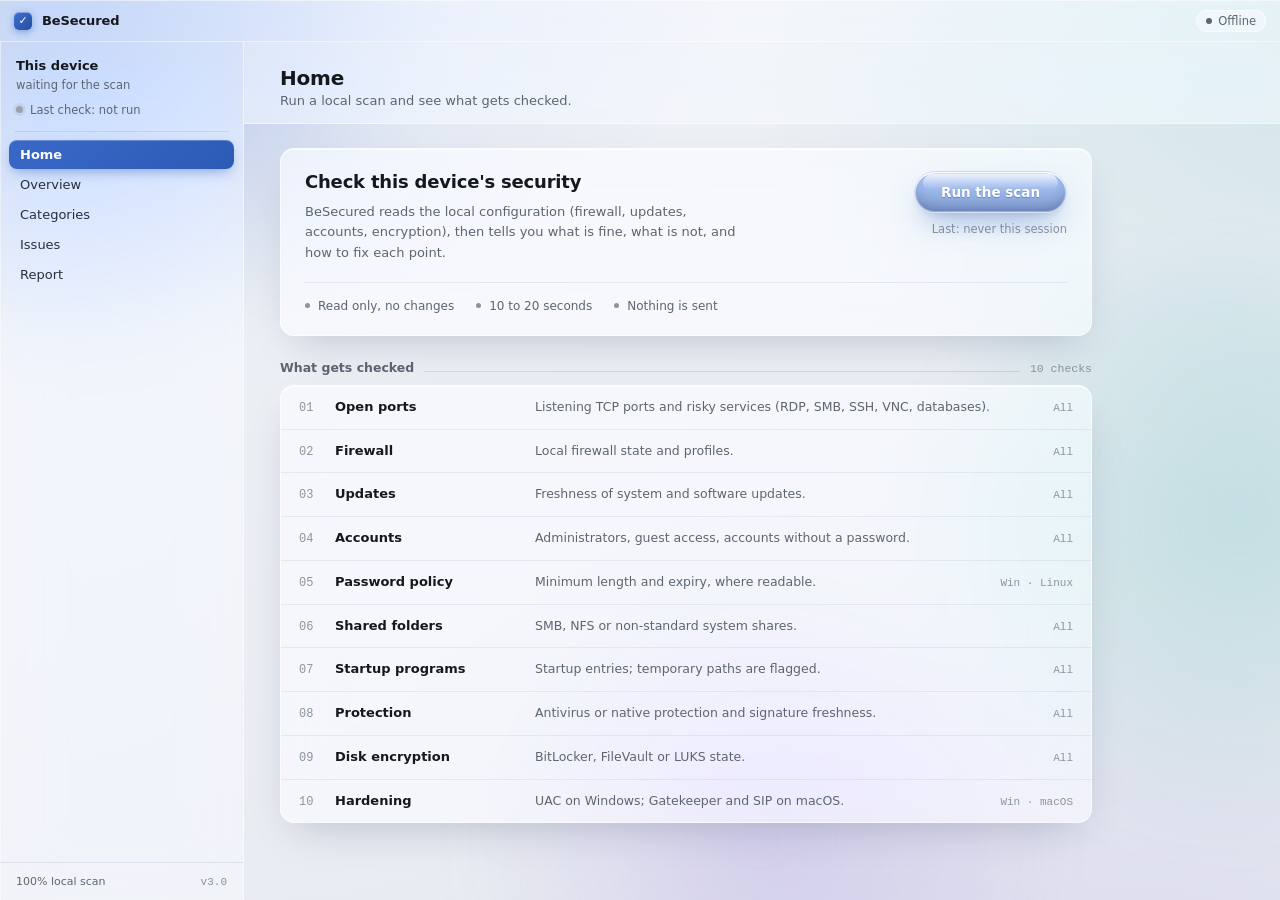
==== commit e34f0f2f: "Refondre l'UI locale d'apres le design BeSecured Interface panneau natif facon macOS verre depoli, b" ====
--- a/besecured/ui/static/index.html
+++ b/besecured/ui/static/index.html
@@ -1,5 +1,5 @@
 <!doctype html>
-<html lang="fr">
+<html lang="en">
 <head>
   <meta charset="utf-8">
   <meta name="viewport" content="width=device-width, initial-scale=1">
--- a/besecured/ui/static/styles.css
+++ b/besecured/ui/static/styles.css
@@ -1,309 +1,379 @@
 :root {
-  --bg: #e9ebee;
-  --rail: #f4f5f7;
-  --pane: #ffffff;
-  --line: #e4e7eb;
-  --line-2: #ccd2da;
+  --sans: -apple-system, BlinkMacSystemFont, "Segoe UI", system-ui, Roboto, "Helvetica Neue", Arial, sans-serif;
+  --mono: ui-monospace, "SF Mono", Menlo, Consolas, "Liberation Mono", monospace;
+  --ease-out: cubic-bezier(0.2, 0, 0, 1);
+
   --ink: #15181d;
-  --muted: #636b78;
-  --accent: #2b5bb5;
-  --accent-ink: #1c4795;
-  --accent-soft: #e8eef8;
-  --crit: #c0352e;
-  --warn: #a76600;
-  --ok: #2c7a44;
-  --info: #3a6ea5;
-  --skip: #6b7280;
-  --mono: ui-monospace, "SF Mono", "Cascadia Mono", Menlo, Consolas, monospace;
-}
-
-* { box-sizing: border-box; }
-html, body { height: 100%; }
-
+  --ink-2: #26303c;
+  --muted: #5d6571;
+  --muted-2: #8b93a0;
+  --muted-3: #9aa2af;
+
+  --line: rgba(110, 130, 165, 0.14);
+  --line-2: rgba(110, 130, 165, 0.13);
+  --line-strong: rgba(110, 130, 165, 0.22);
+
+  --blue: #2b5bb5;
+  --blue-2: #3a68c8;
+
+  --crit: #b3261e; --crit-bg: rgba(179, 38, 30, 0.12);
+  --warn: #8a5a00; --warn-bg: rgba(138, 90, 0, 0.14);
+  --info: #1d63a8; --info-bg: rgba(29, 99, 168, 0.12);
+  --ok: #1f7a3d;   --ok-bg: rgba(31, 122, 61, 0.13);
+  --skip: #5d6571; --skip-bg: rgba(93, 101, 113, 0.13);
+
+  --glass: rgba(255, 255, 255, 0.58);
+  --glass-2: rgba(255, 255, 255, 0.55);
+  --glass-border: rgba(255, 255, 255, 0.6);
+  --card-shadow: 0 1px 0 rgba(255, 255, 255, 0.7) inset, 0 16px 40px -16px rgba(28, 45, 80, 0.26);
+  --blur: blur(26px) saturate(180%);
+}
+
+*, *::before, *::after { box-sizing: border-box; }
+html, body { margin: 0; padding: 0; height: 100%; }
 body {
-  margin: 0;
-  background: var(--bg);
+  font-family: var(--sans);
   color: var(--ink);
-  font-family: -apple-system, BlinkMacSystemFont, "Segoe UI", system-ui, sans-serif;
   font-size: 14px;
-  line-height: 1.5;
   -webkit-font-smoothing: antialiased;
 }
-
-button { font: inherit; color: inherit; background: none; border: 0; padding: 0; cursor: pointer; }
-a { color: inherit; }
-
-:focus-visible {
-  outline: 2px solid var(--accent);
-  outline-offset: 2px;
-  border-radius: 2px;
-}
-
-.num { font-family: var(--mono); font-feature-settings: "tnum" 1; }
-
-/* Frame */
-.app {
-  display: grid;
-  grid-template-columns: 248px minmax(0, 1fr);
-  min-height: 100vh;
-  background: var(--pane);
-}
-
-.rail {
-  position: sticky;
-  top: 0;
-  align-self: start;
-  height: 100vh;
-  background: var(--rail);
-  border-right: 1px solid var(--line);
-  padding: 16px 14px;
+button { font-family: inherit; }
+::selection { background: #cdddf3; }
+:focus-visible { outline: 2px solid var(--blue); outline-offset: 2px; border-radius: 4px; }
+
+/* Motion: continuity (view), confirmation (score), wait (scan), ambience (halos). */
+@keyframes bs-sweep { from { transform: translateX(-100%); } to { transform: translateX(320%); } }
+@keyframes bs-view  { from { opacity: 0; transform: translateY(6px); } to { opacity: 1; transform: translateY(0); } }
+@keyframes bs-score { from { opacity: 0; transform: translateY(8px); } to { opacity: 1; transform: translateY(0); } }
+@keyframes bs-drift1 { 0%, 100% { transform: translate(0, 0) scale(1); } 50% { transform: translate(46px, -34px) scale(1.1); } }
+@keyframes bs-drift2 { 0%, 100% { transform: translate(0, 0) scale(1); } 50% { transform: translate(-40px, 30px) scale(1.07); } }
+
+@media (prefers-reduced-motion: reduce) {
+  *, *::before, *::after {
+    animation-duration: 0.001ms !important;
+    animation-iteration-count: 1 !important;
+    transition-duration: 0.001ms !important;
+  }
+  [data-keepmotion] { animation-duration: 1.1s !important; animation-iteration-count: infinite !important; }
+}
+
+/* ---- Shell ---- */
+.bs-root {
+  position: relative;
+  overflow: hidden;
   display: flex;
   flex-direction: column;
-  gap: 18px;
-  overflow-y: auto;
-}
-
-.rail-brand {
-  display: flex;
-  align-items: center;
-  gap: 10px;
-  padding: 4px 6px;
-}
-
-.rail-brand svg { width: 22px; height: 22px; display: block; }
-.rail-brand b { font-size: 14px; font-weight: 600; letter-spacing: -0.01em; display: block; }
-.rail-brand span { font-size: 11px; color: var(--muted); display: block; }
-
-.rail-nav { display: flex; flex-direction: column; gap: 1px; }
-
-.nav-item {
-  display: flex;
-  align-items: center;
-  justify-content: space-between;
-  width: 100%;
-  padding: 7px 8px;
-  border-radius: 5px;
-  color: var(--muted);
-  font-size: 13px;
-  text-align: left;
-}
-
-.nav-item:hover { color: var(--ink); background: #ebedf1; }
-.nav-item[aria-current="page"] { color: var(--accent-ink); background: var(--accent-soft); font-weight: 600; }
-.nav-item[disabled] { color: var(--line-2); cursor: not-allowed; background: transparent; }
-.nav-item .c { font-family: var(--mono); font-size: 12px; }
-
-.rail-foot { margin-top: auto; display: grid; gap: 12px; }
-
-.machine { display: grid; gap: 4px; font-size: 12px; }
-.machine div { display: grid; grid-template-columns: 56px 1fr; gap: 8px; }
-.machine span { color: var(--muted); }
-.machine b { font-family: var(--mono); font-size: 12px; font-weight: 500; overflow: hidden; text-overflow: ellipsis; }
-
-.privacy {
-  font-size: 11.5px;
-  color: var(--muted);
-  line-height: 1.45;
-  padding-top: 12px;
-  border-top: 1px solid var(--line);
-}
-
-/* Pane */
-.pane { min-width: 0; display: flex; flex-direction: column; }
-
-.pane-bar {
-  position: sticky;
-  top: 0;
-  z-index: 2;
-  display: flex;
-  align-items: center;
-  justify-content: space-between;
-  gap: 16px;
-  height: 50px;
-  padding: 0 28px;
-  background: rgba(255, 255, 255, 0.9);
-  backdrop-filter: saturate(1.1) blur(6px);
-  border-bottom: 1px solid var(--line);
-}
-
-.pane-title { font-size: 14px; font-weight: 600; margin: 0; }
-.pane-meta { font-size: 12px; color: var(--muted); font-family: var(--mono); }
-
-.pane-body { padding: 26px 28px 52px; max-width: 880px; }
-
-/* Type bits */
-.lead { margin: 0 0 22px; color: var(--muted); max-width: 62ch; }
-h2.head { font-size: 19px; font-weight: 600; letter-spacing: -0.01em; margin: 0 0 6px; }
-.sub { font-size: 13px; font-weight: 600; color: var(--ink); margin: 28px 0 10px; }
-
-/* Buttons */
-.row { display: flex; gap: 8px; flex-wrap: wrap; }
-
-.btn {
-  display: inline-flex;
-  align-items: center;
-  gap: 8px;
-  padding: 8px 15px;
-  background: var(--accent);
-  color: #fff;
-  border-radius: 6px;
-  font-size: 13px;
-  font-weight: 500;
-}
-.btn:hover { background: var(--accent-ink); }
-.btn[disabled] { opacity: 0.5; cursor: not-allowed; }
-
-.btn.ghost { background: transparent; color: var(--ink); border: 1px solid var(--line-2); }
-.btn.ghost:hover { background: var(--rail); border-color: var(--muted); }
-
-/* Areas list (start + scan) */
-.areas { margin: 0; border-top: 1px solid var(--line); }
-.area {
-  display: grid;
-  grid-template-columns: 24px 1fr auto;
-  gap: 14px;
-  align-items: baseline;
-  padding: 10px 0;
-  border-bottom: 1px solid var(--line);
-  font-size: 13px;
-}
-.area .i { font-family: var(--mono); font-size: 12px; color: var(--muted); }
-.area .st { font-family: var(--mono); font-size: 12px; color: var(--muted); }
-.area.is-on { color: var(--ink); }
-.area.is-on .st { color: var(--accent); }
-.area.is-done .st { color: var(--ok); }
-
-/* Progress */
-.progress {
-  position: relative;
-  height: 3px;
-  margin: 6px 0 24px;
-  background: var(--line);
-  overflow: hidden;
-}
-.progress .bar { position: absolute; inset: 0 auto 0 0; width: 30%; background: var(--accent); }
-.progress.indet .bar { animation: sweep 1.1s ease-in-out infinite; }
-@keyframes sweep {
-  0% { left: -32%; }
-  100% { left: 102%; }
-}
-
-/* Score */
-.verdict { margin: 0 0 4px; font-size: 19px; font-weight: 600; letter-spacing: -0.01em; }
-.score-row {
-  display: grid;
-  grid-template-columns: 132px 1fr;
-  gap: 26px;
-  align-items: center;
-  padding: 8px 0 24px;
-  border-bottom: 1px solid var(--line);
-  margin-bottom: 22px;
-}
-.gauge { width: 132px; height: 132px; display: block; }
-.gauge-track { stroke: var(--line); }
-.gauge-val { transition: stroke-dashoffset 720ms cubic-bezier(.2,.7,.2,1); }
-.gauge-val.ok { stroke: var(--ok); }
-.gauge-val.warn { stroke: var(--warn); }
-.gauge-val.crit { stroke: var(--crit); }
-.gauge text { text-anchor: middle; font-family: var(--mono); fill: var(--ink); }
-.gauge .g-num { font-size: 30px; font-weight: 600; }
-.gauge .g-out { font-size: 11px; fill: var(--muted); }
-
-.score-side .grade { font-size: 22px; font-weight: 600; margin: 0; }
-.score-side .grade small { font-size: 13px; font-weight: 500; color: var(--muted); margin-left: 8px; }
-.score-side .note { margin: 6px 0 0; color: var(--muted); font-size: 13px; max-width: 48ch; }
-
-/* Counts */
-.counts { display: grid; grid-template-columns: repeat(5, 1fr); border: 1px solid var(--line); margin-bottom: 6px; }
-.cell { padding: 12px 14px; border-right: 1px solid var(--line); }
-.cell:last-child { border-right: 0; }
-.cell .n { font-family: var(--mono); font-size: 21px; font-weight: 600; line-height: 1; }
-.cell .l { display: block; margin-top: 5px; font-size: 11px; color: var(--muted); }
-.cell.crit .n { color: var(--crit); }
-.cell.warn .n { color: var(--warn); }
-.cell.info .n { color: var(--info); }
-.cell.ok .n { color: var(--ok); }
-.cell.skip .n { color: var(--skip); }
-
-.formula {
-  margin: 18px 0 0;
-  padding: 11px 13px;
-  background: var(--rail);
-  border: 1px solid var(--line);
-  font-family: var(--mono);
-  font-size: 12px;
-  color: var(--muted);
-}
-
-/* Category table */
-.tbl { width: 100%; border-collapse: collapse; border-top: 1px solid var(--line); font-size: 13px; }
-.tbl th, .tbl td { text-align: left; padding: 10px 12px 10px 0; border-bottom: 1px solid var(--line); vertical-align: baseline; }
-.tbl th { font-weight: 500; font-size: 11px; color: var(--muted); }
-.tbl td.r, .tbl th.r { text-align: right; padding-right: 14px; }
-.tbl td.r { font-family: var(--mono); }
-.tbl .cn { font-weight: 500; }
-.tbl .cm { color: var(--muted); font-size: 12px; }
-
-/* Filters */
-.filters { display: flex; flex-wrap: wrap; gap: 4px; margin: 0 0 18px; }
-.chip { padding: 5px 10px; font-size: 12px; color: var(--muted); border: 1px solid transparent; border-radius: 999px; }
-.chip:hover { color: var(--ink); }
-.chip[aria-pressed="true"] { color: var(--ink); background: var(--rail); border-color: var(--line-2); }
-.chip .c { font-family: var(--mono); font-size: 11px; margin-left: 4px; opacity: 0.7; }
-
-/* Findings */
-.finds { border-top: 1px solid var(--line); }
-.find { display: grid; gap: 10px; padding: 16px 0; border-bottom: 1px solid var(--line); }
-.find-h { display: grid; grid-template-columns: auto 1fr auto; gap: 12px; align-items: baseline; }
-.tag {
-  font-family: var(--mono);
-  font-size: 11px;
-  font-weight: 600;
-  padding: 2px 7px;
-  border-radius: 4px;
-}
-.tag.crit { color: #fff; background: var(--crit); }
-.tag.warn { color: #fff; background: var(--warn); }
-.tag.info { color: var(--info); border: 1px solid var(--info); }
-.tag.ok { color: var(--ok); border: 1px solid var(--ok); }
-.tag.skip { color: var(--skip); border: 1px solid var(--skip); }
-.find-t { font-size: 14px; font-weight: 600; margin: 0; }
-.find-c { font-size: 12px; color: var(--muted); }
-
-.find-b { display: grid; gap: 10px; }
-.blk dt { font-size: 11px; font-weight: 600; color: var(--muted); margin-bottom: 3px; }
-.blk dd { margin: 0; font-size: 13px; }
-.blk ol { margin: 0; padding-left: 18px; font-size: 13px; }
-.blk ol li { margin-bottom: 2px; }
-.find-m { display: flex; flex-wrap: wrap; gap: 14px; font-size: 12px; color: var(--muted); }
-.find-m b { color: var(--ink); font-weight: 500; }
-
-.empty { padding: 30px 0; text-align: center; color: var(--muted); font-size: 13px; border-top: 1px solid var(--line); border-bottom: 1px solid var(--line); }
-
-/* Report kv */
-.kv { margin: 0 0 22px; border-top: 1px solid var(--line); }
-.kv div { display: grid; grid-template-columns: 180px 1fr; gap: 22px; padding: 9px 0; border-bottom: 1px solid var(--line); font-size: 13px; }
-.kv dt { color: var(--muted); margin: 0; }
-.kv dd { margin: 0; font-family: var(--mono); font-size: 13px; }
-
-.hint { margin: 12px 0 0; padding: 10px 12px; background: var(--rail); border-left: 2px solid var(--accent); font-size: 13px; color: var(--muted); }
-.hint.err { border-left-color: var(--crit); color: var(--ink); background: #f7e9e8; }
-.hint.ok { border-left-color: var(--ok); color: var(--ink); }
-
-@media (max-width: 880px) {
-  .app { grid-template-columns: 1fr; }
-  .rail { position: static; height: auto; border-right: 0; border-bottom: 1px solid var(--line); }
-  .rail-foot { margin-top: 12px; }
-  .pane-body { padding: 22px 18px 44px; }
-  .score-row { grid-template-columns: 1fr; gap: 14px; }
-  .gauge { width: 104px; height: 104px; }
-  .counts { grid-template-columns: repeat(2, 1fr); }
-  .cell { border-bottom: 1px solid var(--line); }
-  .cell:nth-child(odd) { border-right: 1px solid var(--line); }
-  .cell:nth-child(even) { border-right: 0; }
-  .cell:nth-last-child(-n+1) { border-bottom: 0; }
-}
-
-@media (prefers-reduced-motion: reduce) {
-  *, *::before, *::after { transition-duration: 0.01ms !important; animation-duration: 0.01ms !important; }
-}
+  height: 100vh;
+  min-height: 600px;
+  background:
+    radial-gradient(1200px 780px at 6% -12%, rgba(86, 128, 224, 0.22), transparent 58%),
+    radial-gradient(1040px 720px at 104% 6%, rgba(96, 190, 196, 0.18), transparent 56%),
+    radial-gradient(960px 820px at 86% 118%, rgba(150, 128, 224, 0.16), transparent 56%),
+    linear-gradient(165deg, #eef1f6, #e7eaf0);
+}
+
+.bs-halos { position: absolute; inset: 0; overflow: hidden; pointer-events: none; z-index: 0; }
+.bs-halo { position: absolute; border-radius: 50%; filter: blur(30px); }
+.bs-halo.a { top: -180px; left: -140px; width: 560px; height: 560px; background: radial-gradient(circle at 32% 30%, rgba(58, 104, 200, 0.34), rgba(58, 104, 200, 0) 70%); animation: bs-drift1 26s ease-in-out infinite; }
+.bs-halo.b { top: 30%; right: -200px; width: 580px; height: 580px; background: radial-gradient(circle at 58% 42%, rgba(74, 180, 178, 0.26), rgba(74, 180, 178, 0) 70%); animation: bs-drift2 30s ease-in-out infinite; }
+.bs-halo.c { bottom: -240px; left: 36%; width: 600px; height: 600px; background: radial-gradient(circle at 50% 50%, rgba(146, 120, 222, 0.22), rgba(146, 120, 222, 0) 70%); animation: bs-drift1 34s ease-in-out infinite; }
+
+/* ---- Titlebar ---- */
+.bs-titlebar {
+  position: relative; z-index: 1;
+  display: flex; align-items: center; gap: 10px;
+  height: 42px; flex: 0 0 42px; padding: 0 14px;
+  background: rgba(255, 255, 255, 0.42);
+  -webkit-backdrop-filter: saturate(180%) blur(24px); backdrop-filter: saturate(180%) blur(24px);
+  border-bottom: 1px solid rgba(255, 255, 255, 0.5);
+  box-shadow: 0 1px 0 rgba(255, 255, 255, 0.5) inset;
+}
+.bs-mark {
+  width: 18px; height: 18px; border-radius: 5px; flex: 0 0 auto;
+  background: linear-gradient(135deg, #4070d2, #274d9e);
+  display: flex; align-items: center; justify-content: center;
+  color: #fff; font-size: 11px; font-weight: 700;
+  box-shadow: 0 2px 7px rgba(43, 91, 181, 0.45), 0 1px 0 rgba(255, 255, 255, 0.4) inset;
+}
+.bs-wordmark { font-size: 13px; font-weight: 600; letter-spacing: -0.1px; }
+.bs-spacer { flex: 1; }
+.bs-offline {
+  display: flex; align-items: center; gap: 6px;
+  font-size: 11.5px; color: var(--muted); padding: 3px 9px; border-radius: 20px;
+  background: rgba(255, 255, 255, 0.4); border: 1px solid rgba(255, 255, 255, 0.55);
+}
+.bs-offline .dot { width: 6px; height: 6px; border-radius: 50%; background: var(--muted); }
+
+/* ---- Layout ---- */
+.bs-shell { position: relative; z-index: 1; display: flex; flex: 1; min-height: 0; }
+
+.bs-rail {
+  flex: 0 0 244px;
+  background: rgba(255, 255, 255, 0.4);
+  -webkit-backdrop-filter: saturate(180%) blur(28px); backdrop-filter: saturate(180%) blur(28px);
+  border-right: 1px solid rgba(255, 255, 255, 0.5);
+  box-shadow: 1px 0 0 rgba(255, 255, 255, 0.4) inset;
+  display: flex; flex-direction: column; min-height: 0;
+}
+.bs-machine { padding: 16px 16px 14px; }
+.bs-machine .name { font-size: 13px; font-weight: 600; line-height: 1.3; }
+.bs-machine .os { font-size: 11.5px; color: var(--muted); margin-top: 3px; }
+.bs-machine .health { display: flex; align-items: center; gap: 7px; margin-top: 11px; font-size: 11.5px; color: var(--muted); }
+.bs-machine .health .dot { width: 7px; height: 7px; border-radius: 50%; background: var(--ok); box-shadow: 0 0 0 3px rgba(31, 122, 61, 0.18); flex: 0 0 auto; }
+.bs-rule { height: 1px; background: rgba(110, 130, 165, 0.18); margin: 0 14px 8px; }
+
+.bs-nav { padding: 0 9px; display: flex; flex-direction: column; gap: 1px; }
+.bs-nav-item {
+  display: flex; align-items: center; width: 100%;
+  padding: 7px 11px; border: none; border-radius: 8px; background: transparent;
+  color: var(--ink-2); font-size: 13px; font-weight: 450;
+  text-align: left; cursor: pointer; transition: background 140ms ease;
+}
+.bs-nav-item:hover { background: rgba(43, 91, 181, 0.08); }
+.bs-nav-item[aria-current="page"] {
+  background: linear-gradient(135deg, #3a68c8, #2b5bb5);
+  color: #fff; font-weight: 600;
+  box-shadow: 0 5px 14px -4px rgba(43, 91, 181, 0.55), 0 1px 0 rgba(255, 255, 255, 0.25) inset;
+}
+.bs-nav-item[aria-current="page"]:hover { background: linear-gradient(135deg, #3a68c8, #2b5bb5); }
+.bs-nav-item .badge {
+  margin-left: auto; min-width: 19px; height: 18px; padding: 0 6px;
+  display: inline-flex; align-items: center; justify-content: center; border-radius: 9px;
+  background: var(--warn-bg); color: var(--warn);
+  font-size: 11px; font-weight: 600; font-variant-numeric: tabular-nums;
+}
+.bs-nav-item[aria-current="page"] .badge { background: rgba(255, 255, 255, 0.25); color: #fff; }
+
+.bs-rail-foot {
+  margin-top: auto; padding: 12px 16px; border-top: 1px solid rgba(110, 130, 165, 0.18);
+  display: flex; align-items: center; gap: 8px;
+}
+.bs-rail-foot .left { font-size: 11px; color: var(--muted); }
+.bs-rail-foot .ver { margin-left: auto; font-size: 11px; color: var(--muted-2); font-family: var(--mono); }
+
+/* ---- Main ---- */
+.bs-main { flex: 1; min-width: 0; overflow-y: auto; background: transparent; }
+.bs-header {
+  padding: 24px 36px 15px; position: sticky; top: 0; z-index: 2;
+  background: rgba(247, 249, 252, 0.55);
+  -webkit-backdrop-filter: saturate(180%) blur(24px); backdrop-filter: saturate(180%) blur(24px);
+  border-bottom: 1px solid rgba(255, 255, 255, 0.5);
+}
+.bs-header h1 { margin: 0 0 3px; font-size: 20px; font-weight: 600; letter-spacing: -0.2px; }
+.bs-header p { margin: 0; font-size: 13px; color: var(--muted); }
+.bs-content { padding: 24px 36px 52px; max-width: 884px; }
+.bs-view { animation: bs-view 240ms var(--ease-out) both; }
+
+/* ---- Glass cards ---- */
+.bs-card {
+  background: var(--glass); border: 1px solid var(--glass-border); border-radius: 14px;
+  box-shadow: var(--card-shadow);
+  -webkit-backdrop-filter: var(--blur); backdrop-filter: var(--blur);
+}
+.bs-card.flat { background: var(--glass-2); }
+.bs-card.pad { padding: 22px 24px; }
+.bs-card.clip { overflow: hidden; }
+.bs-mb { margin-bottom: 16px; }
+
+/* ---- CTA ---- */
+.bs-cta {
+  position: relative; overflow: hidden; isolation: isolate;
+  background: linear-gradient(180deg, rgba(92, 140, 236, 0.52) 0%, rgba(46, 96, 188, 0.54) 100%);
+  color: #fff; border: 1px solid rgba(255, 255, 255, 0.55); border-radius: 999px;
+  padding: 12px 26px; font-size: 13.5px; font-weight: 600; cursor: pointer; white-space: nowrap;
+  -webkit-backdrop-filter: blur(14px) saturate(185%); backdrop-filter: blur(14px) saturate(185%);
+  box-shadow:
+    0 14px 30px -10px rgba(43, 91, 181, 0.55), 0 4px 10px -6px rgba(28, 45, 80, 0.25),
+    inset 0 1.5px 0.5px rgba(255, 255, 255, 0.95), inset 0 0 0 1px rgba(255, 255, 255, 0.32),
+    inset 0 -12px 18px -12px rgba(12, 30, 80, 0.5);
+  text-shadow: 0 1px 1px rgba(15, 35, 85, 0.3);
+  transition: background 200ms ease, transform 180ms var(--ease-out), box-shadow 200ms ease;
+}
+.bs-cta::before {
+  content: ""; position: absolute; left: 5%; right: 5%; top: 1.5px; height: 46%;
+  background: linear-gradient(180deg, rgba(255, 255, 255, 0.78), rgba(255, 255, 255, 0.06) 80%, transparent);
+  border-radius: 999px; pointer-events: none;
+}
+.bs-cta > span { position: relative; z-index: 1; }
+.bs-cta:hover {
+  background: linear-gradient(180deg, rgba(104, 150, 242, 0.6) 0%, rgba(52, 104, 200, 0.62) 100%);
+  transform: translateY(-1px) scale(1.02, 1.07);
+  box-shadow: 0 16px 32px -8px rgba(43, 91, 181, 0.62), 0 1px 0 rgba(255, 255, 255, 0.8) inset, 0 -10px 18px -12px rgba(15, 35, 85, 0.5) inset;
+}
+.bs-cta:active {
+  background: linear-gradient(180deg, rgba(80, 128, 224, 0.55), rgba(40, 88, 180, 0.58));
+  transform: translateY(1px) scale(0.99, 0.93);
+  box-shadow: 0 4px 10px -8px rgba(43, 91, 181, 0.5), inset 0 2px 6px -2px rgba(12, 30, 80, 0.4), inset 0 1px 0 rgba(255, 255, 255, 0.5);
+}
+
+.bs-link { background: none; border: none; font-size: 12.5px; color: var(--blue); font-weight: 600; cursor: pointer; padding: 0; transition: color 140ms ease; }
+.bs-link:hover { color: #21478f; }
+
+/* ---- Severity badge ---- */
+.bs-sev { display: inline-flex; align-items: center; gap: 5px; padding: 3px 9px 3px 5px; border-radius: 6px; font-size: 11.5px; font-weight: 600; }
+.bs-sev .g { display: inline-flex; align-items: center; justify-content: center; width: 13px; height: 13px; border-radius: 50%; flex: 0 0 auto; color: #fff; font-size: 9px; font-weight: 700; line-height: 1; }
+.bs-sev.crit { background: var(--crit-bg); color: var(--crit); } .bs-sev.crit .g { background: var(--crit); }
+.bs-sev.warn { background: var(--warn-bg); color: var(--warn); } .bs-sev.warn .g { background: var(--warn); }
+.bs-sev.info { background: var(--info-bg); color: var(--info); } .bs-sev.info .g { background: var(--info); }
+.bs-sev.ok   { background: var(--ok-bg);   color: var(--ok);   } .bs-sev.ok .g   { background: var(--ok); }
+.bs-sev.skip { background: var(--skip-bg); color: var(--skip); } .bs-sev.skip .g { background: var(--skip); }
+
+/* ---- Home ---- */
+.bs-hero { display: flex; justify-content: space-between; align-items: flex-start; gap: 32px; }
+.bs-hero .copy { max-width: 440px; }
+.bs-hero h2 { margin: 0 0 8px; font-size: 18px; font-weight: 600; letter-spacing: -0.2px; line-height: 1.25; }
+.bs-hero p { margin: 0; font-size: 13px; line-height: 1.6; color: var(--muted); }
+.bs-hero .act { display: flex; flex-direction: column; align-items: flex-end; gap: 9px; flex: 0 0 auto; }
+.bs-hero .last { font-size: 11.5px; color: var(--muted-2); }
+.bs-reassure { display: flex; gap: 22px; margin-top: 18px; padding-top: 16px; border-top: 1px solid var(--line); flex-wrap: wrap; }
+.bs-reassure span { display: flex; align-items: center; gap: 8px; font-size: 12px; color: var(--muted); }
+.bs-reassure span::before { content: ""; width: 5px; height: 5px; border-radius: 50%; background: var(--muted-2); }
+
+.bs-section-head { display: flex; align-items: baseline; gap: 10px; margin: 24px 0 10px; }
+.bs-section-head .t { font-size: 12.5px; font-weight: 600; color: var(--muted); }
+.bs-section-head .rule { flex: 1; height: 1px; background: var(--line-strong); }
+.bs-section-head .n { font-size: 11.5px; color: var(--muted-2); font-family: var(--mono); }
+
+.bs-control { display: flex; align-items: baseline; gap: 16px; padding: 12px 18px; border-bottom: 1px solid var(--line-2); }
+.bs-control:last-child { border-bottom: 0; }
+.bs-control .idx { flex: 0 0 20px; font-size: 12px; color: var(--muted-2); font-family: var(--mono); }
+.bs-control .name { flex: 0 0 184px; font-size: 13px; font-weight: 600; }
+.bs-control .desc { flex: 1; font-size: 12.5px; line-height: 1.5; color: var(--muted); }
+.bs-control .plat { flex: 0 0 auto; font-size: 11px; color: var(--muted-2); font-family: var(--mono); white-space: nowrap; }
+
+/* ---- Scan ---- */
+.bs-scan { padding: 26px 28px 22px; max-width: 560px; }
+.bs-scan .h { display: flex; align-items: center; gap: 11px; margin-bottom: 16px; }
+.bs-scan .h .pulse { width: 9px; height: 9px; border-radius: 50%; background: var(--blue); box-shadow: 0 0 0 4px rgba(43, 91, 181, 0.16); flex: 0 0 auto; }
+.bs-scan .h .t { font-size: 15px; font-weight: 600; }
+.bs-progress { height: 5px; border-radius: 3px; background: rgba(110, 130, 165, 0.18); overflow: hidden; margin-bottom: 11px; position: relative; }
+.bs-progress .bar { position: absolute; top: 0; bottom: 0; width: 32%; border-radius: 3px; background: linear-gradient(90deg, #3a68c8, #2b5bb5); box-shadow: 0 0 10px rgba(43, 91, 181, 0.5); animation: bs-sweep 1.1s linear infinite; }
+.bs-scan .count { margin: 0 0 20px; font-size: 12.5px; color: var(--muted); font-variant-numeric: tabular-nums; }
+.bs-scan .log { border-top: 1px solid var(--line); padding-top: 8px; }
+.bs-scan .row { display: flex; align-items: center; gap: 11px; padding: 7px 0; opacity: 0.4; transition: opacity 160ms ease; }
+.bs-scan .row.done { opacity: 1; }
+.bs-scan .mark { width: 15px; height: 15px; border-radius: 50%; border: 1.5px solid #c0c6cf; flex: 0 0 auto; }
+.bs-scan .row.done .mark { border: none; background: var(--ok); color: #fff; font-size: 9px; display: flex; align-items: center; justify-content: center; }
+.bs-scan .row .nm { font-size: 13px; }
+
+/* ---- Overview ---- */
+.bs-score-block { padding: 24px 26px 22px; margin-bottom: 16px; }
+.bs-score-head { display: flex; align-items: center; gap: 22px; margin-bottom: 24px; flex-wrap: wrap; }
+.bs-score-tile {
+  position: relative; flex: 0 0 auto; display: flex; align-items: baseline; gap: 5px;
+  padding: 18px 28px 16px; border-radius: 20px; overflow: hidden;
+  background: linear-gradient(150deg, rgba(255, 255, 255, 0.78) 0%, rgba(236, 243, 253, 0.5) 100%);
+  border: 1px solid rgba(255, 255, 255, 0.75);
+  box-shadow: 0 1px 0 rgba(255, 255, 255, 0.95) inset, 0 18px 40px -16px rgba(43, 91, 181, 0.45);
+  -webkit-backdrop-filter: blur(22px) saturate(180%); backdrop-filter: blur(22px) saturate(180%);
+  font-variant-numeric: tabular-nums; animation: bs-score 460ms var(--ease-out) both;
+}
+.bs-score-tile::before { content: ""; position: absolute; top: -40px; left: -30px; width: 110px; height: 80px; border-radius: 50%; background: radial-gradient(circle, rgba(255, 255, 255, 0.85), rgba(255, 255, 255, 0) 70%); pointer-events: none; }
+.bs-score-tile .num { font-size: 76px; line-height: 0.82; font-weight: 600; letter-spacing: -2px; background: linear-gradient(135deg, #2b5bb5 0%, #3f8fb0 100%); -webkit-background-clip: text; background-clip: text; color: transparent; }
+.bs-score-tile .out { font-size: 19px; font-weight: 600; color: var(--muted-3); }
+.bs-score-side { display: flex; flex-direction: column; gap: 9px; min-width: 0; }
+.bs-grade { align-self: flex-start; display: inline-flex; align-items: center; gap: 7px; font-size: 12.5px; font-weight: 600; color: var(--ink); background: rgba(255, 255, 255, 0.62); border: 1px solid rgba(255, 255, 255, 0.75); padding: 5px 13px; border-radius: 9px; white-space: nowrap; box-shadow: 0 1px 0 rgba(255, 255, 255, 0.7) inset; }
+.bs-grade .dot { width: 7px; height: 7px; border-radius: 50%; background: var(--ok); box-shadow: 0 0 0 3px rgba(31, 122, 61, 0.18); }
+.bs-summary { font-size: 13.5px; line-height: 1.5; color: var(--muted); max-width: 340px; text-wrap: pretty; }
+
+.bs-distbar { display: flex; height: 8px; border-radius: 5px; overflow: hidden; gap: 2px; margin-bottom: 14px; }
+.bs-distbar > span { display: block; }
+.bs-dist { display: flex; gap: 24px; flex-wrap: wrap; }
+.bs-dist .item { display: flex; align-items: center; gap: 8px; }
+.bs-dist .swatch { width: 9px; height: 9px; border-radius: 3px; flex: 0 0 auto; }
+.bs-dist .v { font-size: 14px; font-weight: 600; font-variant-numeric: tabular-nums; }
+.bs-dist .l { font-size: 12.5px; color: var(--muted); }
+
+.bs-list-head { display: flex; align-items: center; justify-content: space-between; padding: 13px 20px; border-bottom: 1px solid var(--line); }
+.bs-list-head .t { font-size: 13px; font-weight: 600; }
+.bs-prio { display: flex; align-items: center; gap: 12px; width: 100%; padding: 12px 20px; border: none; border-bottom: 1px solid var(--line-2); background: transparent; cursor: pointer; color: var(--ink); transition: background 140ms ease; }
+.bs-prio:last-child { border-bottom: 0; }
+.bs-prio:hover { background: rgba(43, 91, 181, 0.06); }
+.bs-prio .title { font-size: 13px; font-weight: 500; text-align: left; }
+.bs-prio .cat { margin-left: auto; font-size: 11.5px; color: var(--muted-2); white-space: nowrap; }
+.bs-empty { padding: 18px 20px; font-size: 12.5px; color: var(--muted); }
+
+/* ---- Categories ---- */
+.bs-cat-head { display: flex; align-items: center; gap: 16px; padding: 11px 20px; border-bottom: 1px solid var(--line); font-size: 11.5px; color: var(--muted); font-weight: 600; }
+.bs-cat-row { display: flex; align-items: center; gap: 16px; padding: 12px 20px; border-bottom: 1px solid var(--line-2); }
+.bs-cat-row:last-child { border-bottom: 0; }
+.bs-col-domain { flex: 0 0 190px; display: flex; align-items: center; gap: 9px; }
+.bs-col-note { flex: 1; }
+.bs-col-score { flex: 0 0 124px; }
+.bs-col-state { flex: 0 0 120px; }
+.bs-cat-row .dot { width: 8px; height: 8px; border-radius: 3px; flex: 0 0 auto; }
+.bs-cat-row .name { font-size: 13px; font-weight: 500; }
+.bs-cat-row .note { font-size: 12.5px; color: var(--muted); }
+.bs-score-cell { display: flex; align-items: center; gap: 10px; }
+.bs-score-track { flex: 1; height: 5px; background: rgba(110, 130, 165, 0.18); border-radius: 3px; overflow: hidden; }
+.bs-score-fill { height: 100%; border-radius: 3px; }
+.bs-score-text { font-size: 12px; font-family: var(--mono); color: var(--muted); min-width: 32px; text-align: right; }
+.bs-state-cell { display: flex; justify-content: flex-end; }
+.bs-note { margin: 14px 2px 0; font-size: 12px; line-height: 1.6; color: var(--muted-2); }
+
+/* ---- Fixes ---- */
+.bs-find { margin-bottom: 14px; }
+.bs-find-head { display: flex; align-items: center; justify-content: space-between; gap: 16px; padding: 14px 20px; border-bottom: 1px solid var(--line); }
+.bs-find-head .lhs { display: flex; align-items: center; gap: 12px; min-width: 0; }
+.bs-find-head .title { font-size: 14.5px; font-weight: 600; }
+.bs-find-head .meta { font-size: 11.5px; color: var(--muted-2); font-family: var(--mono); white-space: nowrap; }
+.bs-find-body { padding: 18px 20px; display: flex; flex-direction: column; gap: 16px; }
+.bs-find-body .label { font-size: 11.5px; color: var(--muted); font-weight: 600; margin-bottom: 5px; }
+.bs-find-body p { margin: 0; font-size: 13px; line-height: 1.6; color: var(--ink-2); }
+.bs-steps { display: flex; flex-direction: column; gap: 9px; }
+.bs-step { display: flex; gap: 11px; align-items: flex-start; }
+.bs-step .num { flex: 0 0 auto; width: 20px; height: 20px; border-radius: 6px; background: rgba(43, 91, 181, 0.1); color: var(--blue); font: 600 11px var(--mono); display: flex; align-items: center; justify-content: center; margin-top: 1px; }
+.bs-step .txt { font-size: 13px; line-height: 1.55; color: var(--ink-2); }
+
+.bs-noaction { margin-top: 6px; }
+.bs-noaction .head { padding: 13px 20px; border-bottom: 1px solid var(--line); font-size: 13px; font-weight: 600; color: var(--muted); }
+.bs-noaction .body { padding: 14px 20px; display: flex; flex-direction: column; gap: 10px; }
+.bs-noaction .note { display: flex; gap: 10px; align-items: baseline; font-size: 12.5px; color: var(--muted); }
+.bs-noaction .note::before { content: ""; flex: 0 0 auto; width: 5px; height: 5px; border-radius: 50%; background: #c0c6cf; align-self: flex-start; margin-top: 6px; }
+
+/* ---- Report ---- */
+.bs-report { display: flex; gap: 22px; align-items: flex-start; }
+.bs-report .left { flex: 1; min-width: 0; display: flex; flex-direction: column; gap: 16px; }
+.bs-report .pad { padding: 20px; }
+.bs-report h3 { margin: 0 0 3px; font-size: 13.5px; font-weight: 600; }
+.bs-report .sub { margin: 0 0 14px; font-size: 12.5px; color: var(--muted); }
+.bs-fmt { display: flex; flex-direction: column; gap: 9px; }
+.bs-fmt-opt { display: flex; align-items: flex-start; gap: 12px; width: 100%; padding: 13px 15px; border-radius: 10px; cursor: pointer; text-align: left; border: 1px solid rgba(255, 255, 255, 0.6); background: rgba(255, 255, 255, 0.5); color: var(--ink); transition: border-color 140ms ease, background 140ms ease; }
+.bs-fmt-opt[aria-pressed="true"] { border-color: rgba(43, 91, 181, 0.55); background: rgba(43, 91, 181, 0.1); box-shadow: 0 1px 0 rgba(255, 255, 255, 0.5) inset; }
+.bs-radio { flex: 0 0 auto; width: 16px; height: 16px; border-radius: 50%; margin-top: 1px; border: 1.5px solid #c0c6cf; background: #fff; transition: border-color 140ms ease; }
+.bs-fmt-opt[aria-pressed="true"] .bs-radio { border-color: var(--blue); background: radial-gradient(var(--blue) 0 4px, #fff 5px 16px); }
+.bs-fmt-opt .nm { display: block; font-size: 13px; font-weight: 600; }
+.bs-fmt-opt .ds { display: block; font-size: 12px; color: var(--muted); line-height: 1.45; margin-top: 3px; }
+.bs-dest-label { font-size: 11.5px; color: var(--muted); font-weight: 600; margin-bottom: 8px; }
+.bs-dest-path { font-size: 12.5px; font-family: var(--mono); color: var(--ink-2); word-break: break-all; margin-bottom: 13px; }
+.bs-dest-note { display: flex; gap: 9px; align-items: flex-start; padding-top: 13px; border-top: 1px solid var(--line); }
+.bs-dest-note .dot { flex: 0 0 auto; width: 6px; height: 6px; border-radius: 50%; background: var(--ok); margin-top: 5px; }
+.bs-dest-note p { margin: 0; font-size: 12px; line-height: 1.55; color: var(--muted); }
+.bs-export-row { display: flex; align-items: center; gap: 16px; }
+.bs-exported { display: inline-flex; align-items: center; gap: 7px; font-size: 12.5px; color: var(--ok); animation: bs-view 220ms var(--ease-out) both; }
+.bs-exported .chk { width: 14px; height: 14px; border-radius: 50%; background: var(--ok); color: #fff; font-size: 9px; display: inline-flex; align-items: center; justify-content: center; }
+
+.bs-doc-wrap { flex: 0 0 246px; }
+.bs-doc-label { font-size: 11.5px; color: var(--muted); font-weight: 600; margin-bottom: 9px; }
+.bs-doc { background: #fff; border: 1px solid rgba(255, 255, 255, 0.7); border-radius: 10px; padding: 20px 18px; box-shadow: 0 1px 0 rgba(255, 255, 255, 0.9) inset, 0 18px 44px -16px rgba(28, 45, 80, 0.32); }
+.bs-doc .brand { font-size: 12px; font-weight: 700; }
+.bs-doc .date { font-size: 9.5px; color: var(--muted-2); font-family: var(--mono); margin-bottom: 15px; }
+.bs-doc .score { display: flex; align-items: baseline; gap: 4px; margin-bottom: 13px; font-variant-numeric: tabular-nums; }
+.bs-doc .score .n { font-size: 32px; line-height: 1; font-weight: 600; }
+.bs-doc .score .o { font-size: 13px; color: var(--muted-2); }
+.bs-doc .thumb { display: flex; gap: 2px; margin-bottom: 15px; }
+.bs-doc .thumb > span { display: block; height: 5px; border-radius: 2px; }
+.bs-doc .lines { display: flex; flex-direction: column; gap: 7px; }
+.bs-doc .lines > span { height: 5px; background: #e8eaed; border-radius: 2px; display: block; }
+
+/* ---- Error ---- */
+.bs-error { padding: 22px 24px; max-width: 560px; }
+.bs-error h2 { margin: 0 0 8px; font-size: 16px; font-weight: 600; }
+.bs-error p { margin: 0 0 16px; font-size: 13px; line-height: 1.6; color: var(--muted); }
+
+@media (max-width: 760px) {
+  .bs-rail { flex-basis: 200px; }
+  .bs-report { flex-direction: column; }
+  .bs-doc-wrap { flex-basis: auto; width: 100%; max-width: 320px; }
+  .bs-control .name { flex-basis: 130px; }
+}
